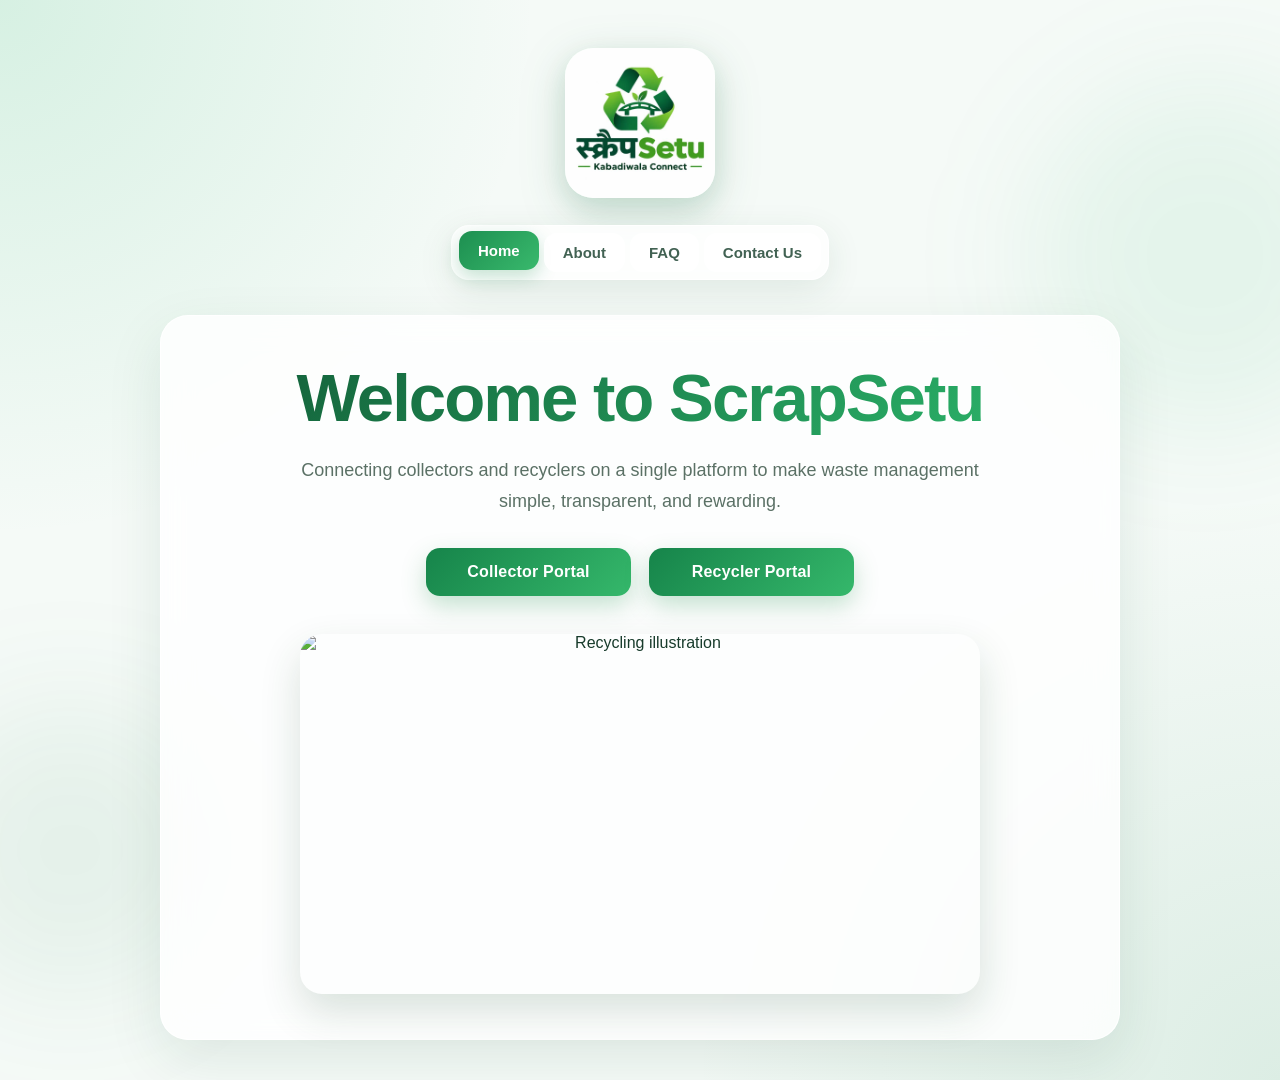
==== index.html @ b3e15a88 "Portal Design Changes" ====
<!DOCTYPE html>
<html lang="en">

<head>
    <meta charset="UTF-8">
    <meta name="viewport" content="width=device-width, initial-scale=1.0">
    <title>ScrapSetu – Portal Selector</title>

    <link rel="stylesheet" href="style.css">

    <style>
        /* ==============================
           SCRAPSETU PROFESSIONAL UI
        ============================== */

        * {
            margin: 0;
            padding: 0;
            box-sizing: border-box;
        }

        html {
            scroll-behavior: smooth;
        }

        body {
            min-height: 100vh;
            font-family: "Segoe UI", Arial, sans-serif;
            color: #173b2b;
            background:
                radial-gradient(
                    circle at top left,
                    rgba(55, 190, 120, 0.16),
                    transparent 32%
                ),
                radial-gradient(
                    circle at bottom right,
                    rgba(39, 145, 91, 0.12),
                    transparent 35%
                ),
                #f5faf7;
            overflow-x: hidden;
        }

        /* ==============================
           BACKGROUND GLOW
        ============================== */

        body::before {
            content: "";
            position: fixed;
            width: 350px;
            height: 350px;
            border-radius: 50%;
            background: rgba(46, 180, 105, 0.08);
            filter: blur(60px);
            top: 80px;
            right: -100px;
            z-index: -1;
        }

        body::after {
            content: "";
            position: fixed;
            width: 300px;
            height: 300px;
            border-radius: 50%;
            background: rgba(28, 124, 76, 0.07);
            filter: blur(60px);
            bottom: -100px;
            left: -80px;
            z-index: -1;
        }

        /* ==============================
           LOGO
        ============================== */

        .logo {
            display: block;
            width: 150px;
            height: 150px;
            object-fit: contain;
            margin: 28px auto 12px;
            border-radius: 28px;
            transition:
                transform 0.4s ease,
                filter 0.4s ease;
            filter:
                drop-shadow(
                    0 12px 22px rgba(20, 90, 52, 0.18)
                );
        }

        .logo:hover {
            transform: translateY(-5px) scale(1.03);
            filter:
                drop-shadow(
                    0 18px 28px rgba(20, 90, 52, 0.25)
                );
        }

        /* ==============================
           NAVIGATION
        ============================== */

        .tabs {
            width: fit-content;
            max-width: calc(100% - 30px);
            margin: 15px auto 35px;
            padding: 7px;
            display: flex;
            justify-content: center;
            align-items: center;
            gap: 5px;
            background: rgba(255, 255, 255, 0.78);
            backdrop-filter: blur(18px);
            -webkit-backdrop-filter: blur(18px);
            border: 1px solid rgba(255, 255, 255, 0.9);
            border-radius: 18px;
            box-shadow:
                0 10px 35px rgba(25, 80, 50, 0.10);
            position: sticky;
            top: 15px;
            z-index: 100;
        }

        .tabs a {
            position: relative;
            text-decoration: none;
            color: #426253;
            font-weight: 600;
            font-size: 15px;
            padding: 11px 19px;
            border-radius: 13px;
            transition:
                color 0.3s ease,
                background 0.3s ease,
                transform 0.2s ease;
            white-space: nowrap;
        }

        .tabs a:hover {
            color: #137442;
            background: rgba(36, 164, 91, 0.09);
            transform: translateY(-2px);
        }

        .tabs a:active {
            transform: scale(0.94);
        }

        .tabs a.active {
            color: white;
            background:
                linear-gradient(
                    135deg,
                    #1d8f50,
                    #39b96d
                );
            box-shadow:
                0 7px 18px rgba(31, 143, 79, 0.25);
        }

        /* ==============================
           MAIN CONTENT
        ============================== */

        .tab-content {
            width: min(1050px, calc(100% - 30px));
            margin: 0 auto 40px;
            padding: 45px;
            background: rgba(255, 255, 255, 0.82);
            backdrop-filter: blur(15px);
            -webkit-backdrop-filter: blur(15px);
            border: 1px solid rgba(255, 255, 255, 0.9);
            border-radius: 28px;
            box-shadow:
                0 20px 55px rgba(22, 82, 48, 0.10);
            display: none;
            animation: pageEnter 0.5s ease;
        }

        .tab-content.active {
            display: block;
        }

        @keyframes pageEnter {
            from {
                opacity: 0;
                transform: translateY(15px);
            }

            to {
                opacity: 1;
                transform: translateY(0);
            }
        }

        /* ==============================
           HERO
        ============================== */

        .hero {
            text-align: center;
        }

        .hero h1 {
            font-size: clamp(2.2rem, 6vw, 4.2rem);
            line-height: 1.1;
            margin-bottom: 20px;
            letter-spacing: -2px;
            background:
                linear-gradient(
                    135deg,
                    #125d38,
                    #2cb66b
                );
            -webkit-background-clip: text;
            -webkit-text-fill-color: transparent;
            background-clip: text;
        }

        .hero > p {
            max-width: 720px;
            margin: 0 auto 30px;
            color: #5b7166;
            font-size: 18px;
            line-height: 1.75;
        }

        /* ==============================
           PORTAL BUTTONS
        ============================== */

        .buttons {
            display: flex;
            justify-content: center;
            gap: 18px;
            flex-wrap: wrap;
            margin: 30px 0 38px;
        }

        .buttons a {
            position: relative;
            overflow: hidden;
            min-width: 205px;
            padding: 15px 25px;
            border-radius: 14px;
            text-decoration: none;
            color: white;
            font-size: 16px;
            font-weight: 700;
            letter-spacing: 0.2px;
            background:
                linear-gradient(
                    135deg,
                    #16844a,
                    #35b86b
                );
            box-shadow:
                0 10px 24px rgba(25, 137, 73, 0.25);
            transition:
                transform 0.25s ease,
                box-shadow 0.25s ease,
                filter 0.25s ease;
        }

        .buttons a::before {
            content: "";
            position: absolute;
            top: 0;
            left: -120%;
            width: 80%;
            height: 100%;
            background:
                linear-gradient(
                    100deg,
                    transparent,
                    rgba(255,255,255,0.35),
                    transparent
                );
            transform: skewX(-20deg);
            transition: left 0.6s ease;
        }

        .buttons a:hover {
            transform: translateY(-5px);
            box-shadow:
                0 16px 30px rgba(25, 137, 73, 0.32);
            filter: brightness(1.05);
        }

        .buttons a:hover::before {
            left: 140%;
        }

        .buttons a:active {
            transform: translateY(1px) scale(0.97);
            box-shadow:
                0 6px 14px rgba(25, 137, 73, 0.22);
        }

        /* ==============================
           HERO IMAGE
        ============================== */

        .hero > img {
            display: block;
            width: 100%;
            max-width: 680px;
            height: 360px;
            object-fit: cover;
            margin: 10px auto 0;
            border-radius: 22px !important;
            box-shadow:
                0 18px 40px rgba(21, 76, 45, 0.16) !important;
            transition:
                transform 0.45s ease,
                box-shadow 0.45s ease;
        }

        .hero > img:hover {
            transform: scale(1.015) translateY(-4px);
            box-shadow:
                0 25px 50px rgba(21, 76, 45, 0.21) !important;
        }

        /* ==============================
           HEADINGS
        ============================== */

        h2 {
            text-align: center;
            color: #165f3a;
            font-size: clamp(1.8rem, 4vw, 2.5rem);
            margin-bottom: 22px;
        }

        .about > p {
            max-width: 800px;
            margin: 0 auto 25px;
            text-align: center;
            color: #5d7167;
            line-height: 1.7;
            font-size: 16px;
        }

        /* ==============================
           ABOUT LIST
        ============================== */

        .about ul {
            list-style: none;
            max-width: 800px !important;
            margin: 25px auto 35px !important;
            padding: 0;
            display: grid;
            gap: 12px;
        }

        .about li {
            position: relative;
            padding: 16px 20px 16px 48px;
            background: #f5faf7;
            border: 1px solid #e0eee6;
            border-radius: 14px;
            color: #486357;
            line-height: 1.5;
            transition:
                transform 0.25s ease,
                box-shadow 0.25s ease,
                border-color 0.25s ease;
        }

        .about li::before {
            content: "✓";
            position: absolute;
            left: 17px;
            top: 50%;
            transform: translateY(-50%);
            width: 23px;
            height: 23px;
            display: flex;
            align-items: center;
            justify-content: center;
            border-radius: 50%;
            color: white;
            background: #2cad66;
            font-size: 13px;
            font-weight: bold;
        }

        .about li:hover {
            transform: translateX(5px);
            border-color: #a9d9bd;
            box-shadow:
                0 8px 20px rgba(27, 116, 65, 0.09);
        }

        /* ==============================
           ABOUT TAGLINE
        ============================== */

        .about-tagline {
            max-width: 800px;
            margin: 30px auto 45px;
            padding: 18px;
            text-align: center;
            color: #17623b;
            background: #eff9f2;
            border: 1px solid #d8eddf;
            border-radius: 15px;
            font-size: 18px;
        }

        /* ==============================
           TEAM SECTION
        ============================== */

        .team-intro {
            max-width: 800px;
            margin: 0 auto 30px;
            text-align: center;
            color: #5d7167;
            line-height: 1.7;
            font-size: 16px;
        }

        .team-grid {
            display: grid;
            grid-template-columns: repeat(3, 1fr);
            gap: 20px;
            max-width: 900px;
            margin: 25px auto 10px;
        }

        .team-card {
            padding: 25px 20px;
            text-align: center;
            background: #f7fbf8;
            border: 1px solid #dcece2;
            border-radius: 20px;
            box-shadow:
                0 8px 25px rgba(20, 75, 45, 0.07);
            transition:
                transform 0.3s ease,
                box-shadow 0.3s ease,
                border-color 0.3s ease;
        }

        .team-card:hover {
            transform: translateY(-8px);
            border-color: #acd9bd;
            box-shadow:
                0 16px 30px rgba(20, 75, 45, 0.13);
        }

        .team-avatar {
            width: 75px;
            height: 75px;
            margin: 0 auto 15px;
            display: flex;
            align-items: center;
            justify-content: center;
            border-radius: 50%;
            background:
                linear-gradient(
                    135deg,
                    #1d8f50,
                    #39b96d
                );
            color: white;
            font-size: 27px;
            font-weight: 700;
            box-shadow:
                0 8px 20px rgba(29, 143, 80, 0.22);
        }

        .team-card h3 {
            color: #165f3a;
            font-size: 20px;
            margin-bottom: 7px;
        }

        .team-role {
            color: #2b9a5b;
            font-weight: 600;
            font-size: 14px;
            margin-bottom: 10px;
        }

        .team-card p {
            color: #60756a;
            line-height: 1.5;
            font-size: 14px;
            margin-bottom: 15px;
        }

        .team-contact {
            display: flex;
            justify-content: center;
            gap: 8px;
            flex-wrap: wrap;
        }

        .team-contact a {
            display: inline-flex;
            align-items: center;
            gap: 5px;
            padding: 8px 11px;
            border-radius: 10px;
            background: white;
            border: 1px solid #dcebe2;
            color: #246b35;
            text-decoration: none;
            font-size: 13px;
            font-weight: 600;
            transition:
                transform 0.25s ease,
                background 0.25s ease,
                box-shadow 0.25s ease;
        }

        .team-contact a:hover {
            transform: translateY(-3px);
            background: #eff9f2;
            box-shadow:
                0 7px 15px rgba(20, 75, 45, 0.10);
        }

        /* ==============================
           IMAGE GRID
        ============================== */

        .grid {
            display: grid;
            grid-template-columns: repeat(3, 1fr);
            gap: 18px;
            margin-top: 30px;
        }

        .grid img {
            width: 100%;
            height: 230px;
            object-fit: cover;
            border-radius: 18px;
            box-shadow:
                0 10px 25px rgba(20, 70, 43, 0.12);
            transition:
                transform 0.4s ease,
                box-shadow 0.4s ease;
        }

        .grid img:hover {
            transform: translateY(-8px) scale(1.025);
            box-shadow:
                0 20px 35px rgba(20, 70, 43, 0.20);
        }

        /* ==============================
           FAQ
        ============================== */

        .faq ul {
            max-width: 800px;
            margin: 30px auto 0;
            padding: 0;
            list-style: none;
            display: grid;
            gap: 15px;
        }

        .faq li {
            padding: 21px 24px;
            background: #f7fbf8;
            border: 1px solid #dfede5;
            border-radius: 16px;
            color: #536a5e;
            line-height: 1.6;
            transition:
                transform 0.25s ease,
                background 0.25s ease,
                box-shadow 0.25s ease;
        }

        .faq li strong {
            display: block;
            margin-bottom: 7px;
            color: #17623b;
            font-size: 17px;
        }

        .faq li:hover {
            transform: translateY(-4px);
            background: white;
            box-shadow:
                0 12px 25px rgba(22, 89, 52, 0.10);
        }

        /* ==============================
           CONTACT
        ============================== */

        .contact {
            text-align: center;
        }

        .contact > p {
            color: #63766c;
            font-size: 17px;
            margin-bottom: 28px;
        }

        .social {
            display: flex;
            justify-content: center;
            gap: 15px;
        }

        .social a {
            width: 58px;
            height: 58px;
            display: flex;
            align-items: center;
            justify-content: center;
            text-decoration: none;
            font-size: 25px;
            border-radius: 17px;
            background: #f2f8f4;
            border: 1px solid #dcebe2;
            box-shadow:
                0 7px 18px rgba(20, 75, 45, 0.08);
            transition:
                transform 0.3s ease,
                background 0.3s ease,
                box-shadow 0.3s ease;
        }

        .social a:hover {
            transform: translateY(-7px) rotate(-3deg);
            background: white;
            box-shadow:
                0 14px 28px rgba(20, 75, 45, 0.16);
        }

        .social a:active {
            transform: scale(0.88);
        }

        /* ==============================
           MOBILE
        ============================== */

        @media (max-width: 700px) {

            .logo {
                width: 115px;
                height: 115px;
                margin-top: 20px;
            }

            .tabs {
                width: calc(100% - 20px);
                max-width: none;
                display: flex;
                flex-wrap: nowrap;
                overflow-x: auto;
                justify-content: space-between;
                align-items: center;
                gap: 2px;
                padding: 5px;
                margin-bottom: 22px;
                scrollbar-width: none;
                -webkit-overflow-scrolling: touch;
            }

            .tabs::-webkit-scrollbar {
                display: none;
            }

            .tabs a {
                flex: 0 0 auto;
                padding: 10px 12px;
                font-size: 13px;
                white-space: nowrap;
            }

            .tab-content {
                width: calc(100% - 20px);
                padding: 28px 20px;
                border-radius: 22px;
            }

            .hero h1 {
                letter-spacing: -1px;
            }

            .hero > p {
                font-size: 16px;
            }

            .buttons {
                flex-direction: column;
                align-items: stretch;
            }

            .buttons a {
                width: 100%;
            }

            .hero > img {
                height: 240px;
            }

            .grid {
                grid-template-columns: 1fr;
            }

            .grid img {
                height: 220px;
            }

            .about li {
                padding-right: 15px;
            }

            .team-grid {
                grid-template-columns: 1fr;
            }
        }

        /* ==============================
           VERY SMALL PHONES
        ============================== */

        @media (max-width: 380px) {

            .tabs {
                gap: 0;
                padding: 4px;
            }

            .tabs a {
                padding: 9px 9px;
                font-size: 12px;
            }

            .team-card {
                padding: 22px 15px;
            }
        }

        /* ==============================
           REDUCED MOTION
        ============================== */

        @media (prefers-reduced-motion: reduce) {

            *,
            *::before,
            *::after {
                scroll-behavior: auto !important;
                animation-duration: 0.01ms !important;
                transition-duration: 0.01ms !important;
            }
        }
    </style>

</head>

<body>

    <!-- LOGO -->

    <img
        src="scrap-setu-logo.jpeg"
        alt="ScrapSetu Logo"
        class="logo"
    >

    <!-- NAVIGATION -->

    <nav class="tabs">

        <a
            href="#"
            data-tab="home"
            class="active"
        >
            Home
        </a>

        <a
            href="#"
            data-tab="about"
        >
            About
        </a>

        <a
            href="#"
            data-tab="faq"
        >
            FAQ
        </a>

        <a
            href="#"
            data-tab="contact"
        >
            Contact Us
        </a>

    </nav>


    <!-- ==============================
         HOME
    ============================== -->

    <section
        id="home"
        class="tab-content active hero"
    >

        <h1>
            Welcome to ScrapSetu
        </h1>

        <p>
            Connecting collectors and recyclers on a single platform
            to make waste management simple, transparent, and rewarding.
        </p>

        <div class="buttons">

            <a href="Collector/index.html">
                Collector Portal
            </a>

            <a href="Recycler/index.html">
                Recycler Portal
            </a>

        </div>

        <img
            src="https://img.freepik.com/premium-vector/plastics-recycling-cycle-vector-illustration_1334819-8722.jpg?w=1480"
            alt="Recycling illustration"
        >

    </section>


    <!-- ==============================
         ABOUT
    ============================== -->

    <section
        id="about"
        class="tab-content about"
    >

        <h2>
            Who We Are
        </h2>

        <p>
            <strong>ScrapSetu</strong> is a digital platform that connects
            scrap collectors with recyclers, making the recycling process
            simpler, more transparent, and organized.
        </p>

        <p>
            We aim to create a digital bridge between people who collect
            recyclable materials and businesses that process and recycle them.
            ScrapSetu helps collectors find better opportunities while allowing
            recyclers to discover available scrap and manage their collection
            process efficiently.
        </p>

        <p>
            Our platform focuses on
            <strong>
                fair pricing, easy connections, digital tracking,
                and responsible waste management
            </strong>.
            We believe technology can make recycling more accessible while
            supporting the people who play an important role in keeping
            our communities cleaner.
        </p>


        <h2>
            Our Mission
        </h2>

        <p>
            Our mission is to build a smarter recycling ecosystem where
            <strong>
                collectors, recyclers, and recyclable materials
            </strong>
            are connected through one simple digital platform.
        </p>


        <h2>
            What We Do
        </h2>

        <ul>

            <li>
                <strong>Connect Collectors & Recyclers</strong>
                – Bringing both sides together on one platform.
            </li>

            <li>
                <strong>Support Fair Pricing</strong>
                – Helping users understand current scrap rates.
            </li>

            <li>
                <strong>Simplify Scrap Management</strong>
                – Making listings, pickups, and transactions easier.
            </li>

            <li>
                <strong>Enable Digital Tracking</strong>
                – Helping users track their activities and recycling impact.
            </li>

            <li>
                <strong>Promote Sustainable Recycling</strong>
                – Supporting a cleaner and more organized recycling ecosystem.
            </li>

        </ul>


        <div class="about-tagline">
            <strong>
                ♻️ ScrapSetu — Connecting Waste, Creating Value.
            </strong>
        </div>


        <!-- ==============================
     TEAM MEMBERS
============================== -->

<h2>
    Meet Our Team
</h2>

<p class="team-intro">
    ScrapSetu is developed by a dedicated team of students who bring
    together research, technology, design, testing, and project management
    to build a smarter and more sustainable recycling platform.
</p>

<div class="team-grid">

    <!-- MANSI AWASTHI -->

    <div class="team-card">

        <div class="team-avatar">
            MA
        </div>

        <h3>
            Mansi Awasthi
        </h3>

        <div class="team-role">
            Researcher & AI/ML
        </div>

        <p>
            Working on research and exploring AI/ML-based approaches
            to improve the capabilities of ScrapSetu.
        </p>

    </div>


    <!-- KARAN CHANDRA -->

    <div class="team-card">

        <div class="team-avatar">
            KC
        </div>

        <h3>
            Karan Chandra
        </h3>

        <div class="team-role">
            Backend Developer
        </div>

        <p>
            Responsible for backend development, API integration,
            database connectivity, and overall technical implementation.
        </p>

        <div class="team-contact">

            <a
                href="mailto:vsicskaranchandra@gmail.com"
                title="Email Karan"
            >
                📧 Email
            </a>

            <a
                href="https://www.linkedin.com/in/karan-chandra-050799351/"
                target="_blank"
                title="Karan's LinkedIn"
            >
                🔗 LinkedIn
            </a>

        </div>

    </div>


    <!-- MAHIMA YADAV -->

    <div class="team-card">

        <div class="team-avatar">
            MY
        </div>

        <h3>
            Mahima Yadav
        </h3>

        <div class="team-role">
            UI/UX & Design
        </div>

        <p>
            Designing the user interface and user experience to make
            ScrapSetu simple, attractive, and easy to use.
        </p>

    </div>


    <!-- MANSI SINGH YADAV -->

    <div class="team-card">

        <div class="team-avatar">
            MSY
        </div>

        <h3>
            Mansi Singh Yadav
        </h3>

        <div class="team-role">
            Research & Testing
        </div>

        <p>
            Contributing to research, testing, quality checking,
            and improving the overall functionality of the platform.
        </p>

    </div>


    <!-- MANAS SINGH JADAUN -->

    <div class="team-card">

        <div class="team-avatar">
            MSJ
        </div>

        <h3>
            Manas Singh Jadaun
        </h3>

        <div class="team-role">
            Project Manager
        </div>

        <p>
            Coordinating the team, managing project activities,
            and helping ensure the successful development of ScrapSetu.
        </p>

    </div>


    <!-- PRATAKSHYA UPADHYAYA -->

    <div class="team-card">

        <div class="team-avatar">
            PU
        </div>

        <h3>
            Pratakshya Upadhyaya
        </h3>

        <div class="team-role">
            Database Management
        </div>

        <p>
            Managing database structure, data organization,
            storage, and database-related operations of ScrapSetu.
        </p>

    </div>

</div>

    </section>


    <!-- ==============================
         FAQ
    ============================== -->

    <section
        id="faq"
        class="tab-content faq"
    >

        <h2>
            Frequently Asked Questions
        </h2>

        <ul>

            <li>
                <strong>
                    How do I sign up?
                </strong>

                Click the "Collector Portal" or "Recycler Portal"
                button on the Home tab and use the sign-up form.
            </li>

            <li>
                <strong>
                    Is there any cost?
                </strong>

                Registration is free. A small commission is taken
                on completed transactions.
            </li>

            <li>
                <strong>
                    What materials are accepted?
                </strong>

                Plastic, paper, metal such as iron, copper, aluminium,
                steel, and e-waste.
            </li>

            <li>
                <strong>
                    How is pricing determined?
                </strong>

                Prices are based on the scrap rates displayed
                on the platform.
            </li>

        </ul>

    </section>


    <!-- ==============================
         CONTACT
    ============================== -->

    <section
        id="contact"
        class="tab-content contact"
    >

        <h2>
            Contact Us
        </h2>

        <p>
            Reach out to us through our social channels or send us an email.
        </p>

        <div class="social">

            <a
                href="https://twitter.com/greekygrind"
                target="_blank"
                title="Twitter"
            >
                🐦
            </a>

            <a
                href="https://www.linkedin.com/in/karan-chandra-050799351/"
                target="_blank"
                title="LinkedIn"
            >
                🔗
            </a>

            <a
                href="mailto:vsicskaranchandra@gmail.com"
                title="Email"
            >
                ✉️
            </a>

        </div>

    </section>


    <!-- ==============================
         TAB SWITCHING
    ============================== -->

    <script>

        const tabs =
            document.querySelectorAll('.tabs a');

        const contents =
            document.querySelectorAll('.tab-content');

        tabs.forEach(tab => {

            tab.addEventListener('click', e => {

                e.preventDefault();

                const target =
                    tab.dataset.tab;

                /* Update active tab */

                tabs.forEach(t => {

                    t.classList.toggle(
                        'active',
                        t === tab
                    );

                });

                /* Show selected content */

                contents.forEach(c => {

                    c.classList.toggle(
                        'active',
                        c.id === target
                    );

                });

            });

        });

    </script>

</body>

</html>
---- style.css ----
/* Global Styles */
body {
    font-family: Arial, Helvetica, sans-serif;
    margin: 0;
    background: linear-gradient(135deg, #f3faf6, #eef7f2);
    display: flex;
    flex-direction: column;
    align-items: center;
    padding-top: 20px;
    min-height: 100vh;
}
.logo {
    width: 80px;
    height: 80px;
    display: flex;
    align-items: center;
    justify-content: center;
    border-radius: 24px;
    background: linear-gradient(135deg, #dff7e8, #edf9f1);
    font-size: 48px;
    box-shadow: 0 10px 25px rgba(25,135,84,0.10);
    margin-bottom: 10px;
}
/* Navigation Tabs */
.tabs {
    display: flex;
    gap: 15px;
    margin-bottom: 20px;
    flex-wrap: wrap;
    justify-content: center;
}
.tabs a {
    padding: 8px 16px;
    background: rgba(255,255,255,0.9);
    color: #198754;
    border-radius: 8px;
    text-decoration: none;
    font-weight: 600;
    cursor: pointer;
    transition: background 0.2s, transform 0.2s;
}
.tabs a.active,
.tabs a:hover {
    background: #e0f5ea;
    transform: translateY(-2px);
}
.tab-content {
    display: none;
    max-width: 960px;
    width: 100%;
    padding: 0 20px;
    box-sizing: border-box;
}
.tab-content.active { display: block; }
/* Section Boxes */
.hero, .about, .faq, .contact {
    background: rgba(255,255,255,0.95);
    padding: 30px 20px;
    border-radius: 28px;
    box-shadow: 0 25px 70px rgba(25,135,84,0.15);
    border: 1px solid #e5f0e9;
    margin-bottom: 30px;
    text-align: center;
    width: 100%;
    max-width: 960px;
    box-sizing: border-box;
}
.hero h1 { color: #198754; margin: 0 0 10px; }
.hero p { color: #555; margin: 0 0 20px; line-height: 1.5; }
.buttons { display: flex; justify-content: center; gap: 20px; margin-bottom: 30px; flex-wrap: wrap; }
.buttons a {
    display: inline-block;
    padding: 12px 24px;
    background: linear-gradient(135deg, #198754, #27a965);
    color: #fff;
    border-radius: 13px;
    text-decoration: none;
    font-weight: bold;
    transition: transform 0.2s, box-shadow 0.2s;
    box-shadow: 0 8px 20px rgba(25,135,84,0.20);
}
.buttons a:hover { transform: translateY(-3px); box-shadow: 0 12px 25px rgba(25,135,84,0.25); }
.about .grid { display: grid; grid-template-columns: repeat(auto-fit, minmax(260px, 1fr)); gap: 20px; margin-top: 20px; }
.about .grid img { width: 100%; height: auto; border-radius: 12px; transition: transform 0.3s; }
.about .grid img:hover { transform: scale(1.04); }
.faq ul { text-align: left; margin: 0 auto; max-width: 800px; padding-left: 20px; }
.faq li { margin-bottom: 12px; }
.contact .social { display: flex; justify-content: center; gap: 20px; margin-top: 15px; }
.contact .social a { font-size: 24px; color: #198754; text-decoration: none; transition: transform 0.2s; }
.contact .social a:hover { transform: scale(1.2); }
/* Responsive Adjustments */
@media (max-width: 600px) {
    body { padding: 15px 10px; overflow-x: hidden; }
    .logo { width: 65px; height: 65px; font-size: 38px; margin-bottom: 12px; }
    .tabs a { padding: 10px 12px; font-size: 14px; border-radius: 10px; }
    .hero h1 { font-size: 26px; line-height: 1.2; }
    .hero p { font-size: 15px; line-height: 1.6; }
    .buttons { flex-direction: column; width: 100%; }
    .buttons a { width: 100%; box-sizing: border-box; padding: 14px 18px; font-size: 16px; }
    .about .grid { grid-template-columns: 1fr; gap: 15px; }
    .about .grid img { border-radius: 10px; }
    .contact .social a { font-size: 26px; }
}
@media (max-width: 380px) {
    .hero h1 { font-size: 23px; }
    .hero p { font-size: 14px; }
    .tabs a { padding: 8px 10px; font-size: 13px; }
    .hero, .about, .faq, .contact { padding: 18px 12px; }
}
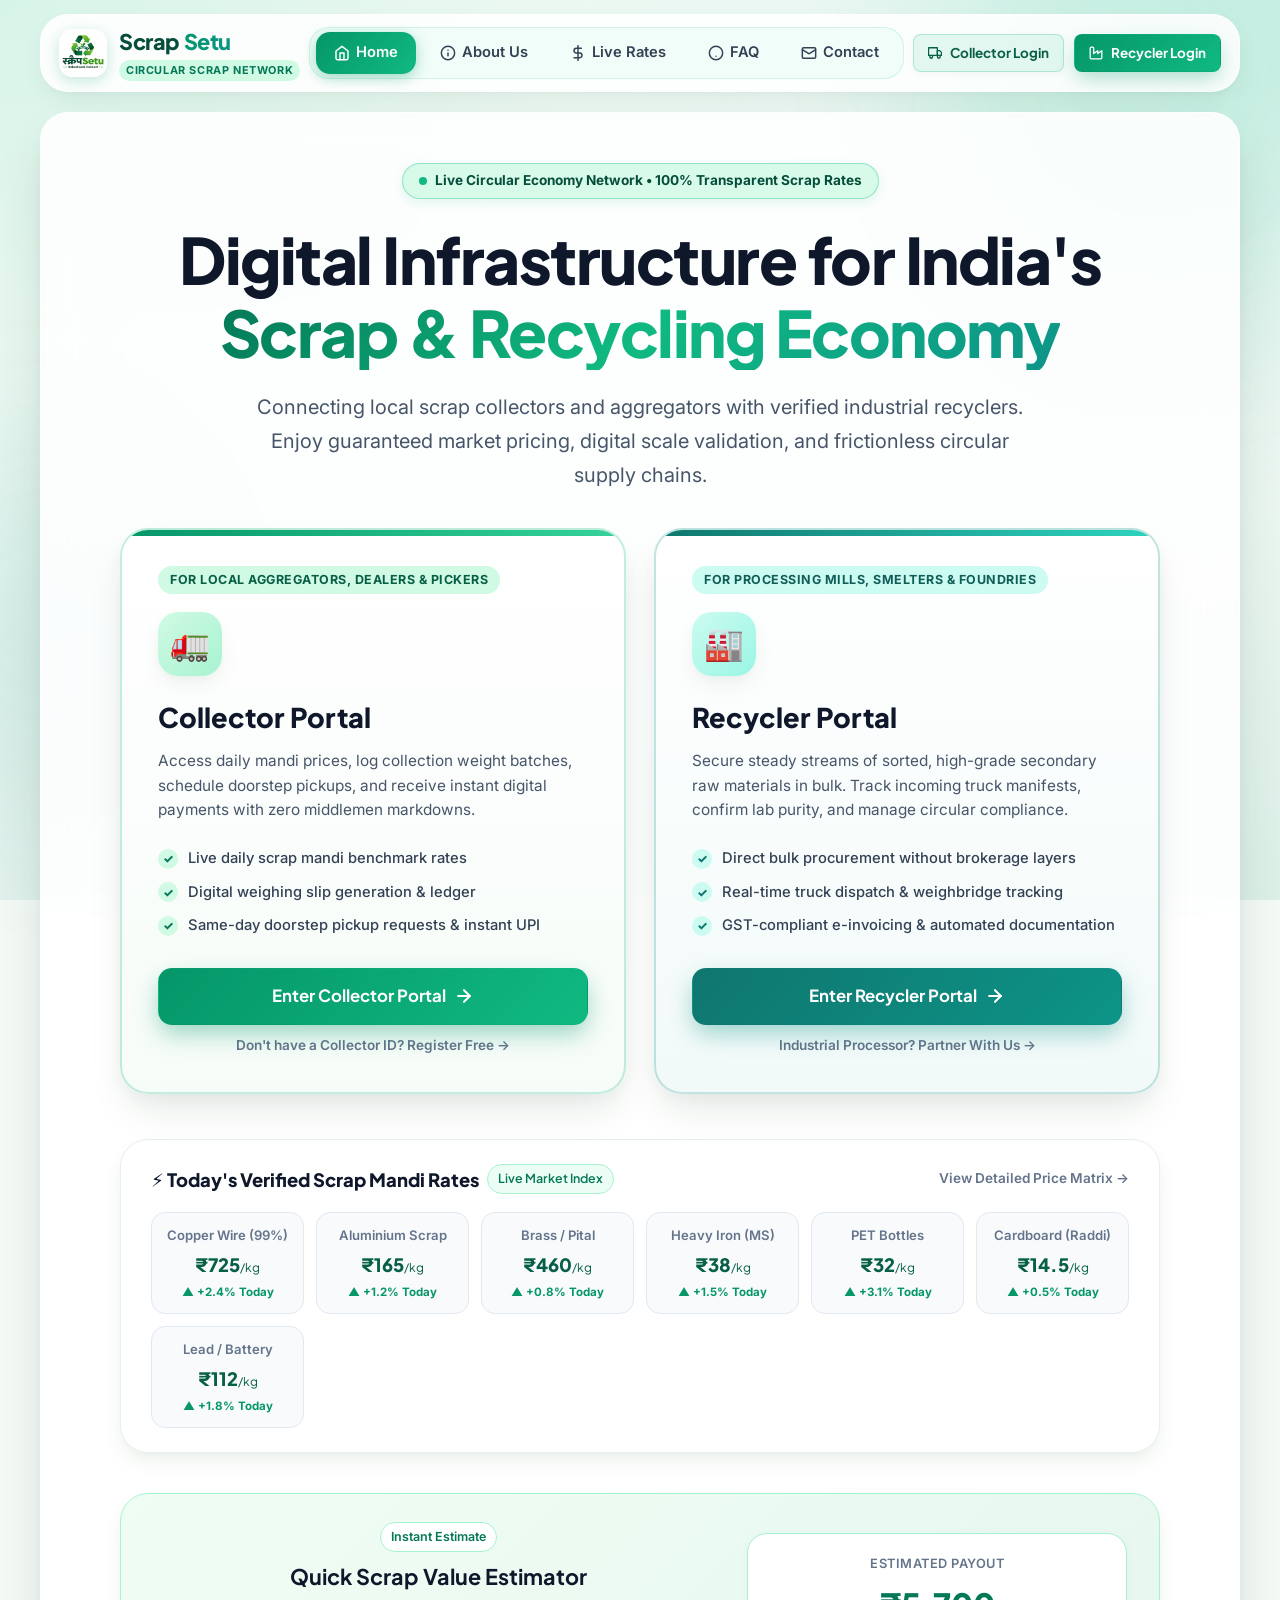
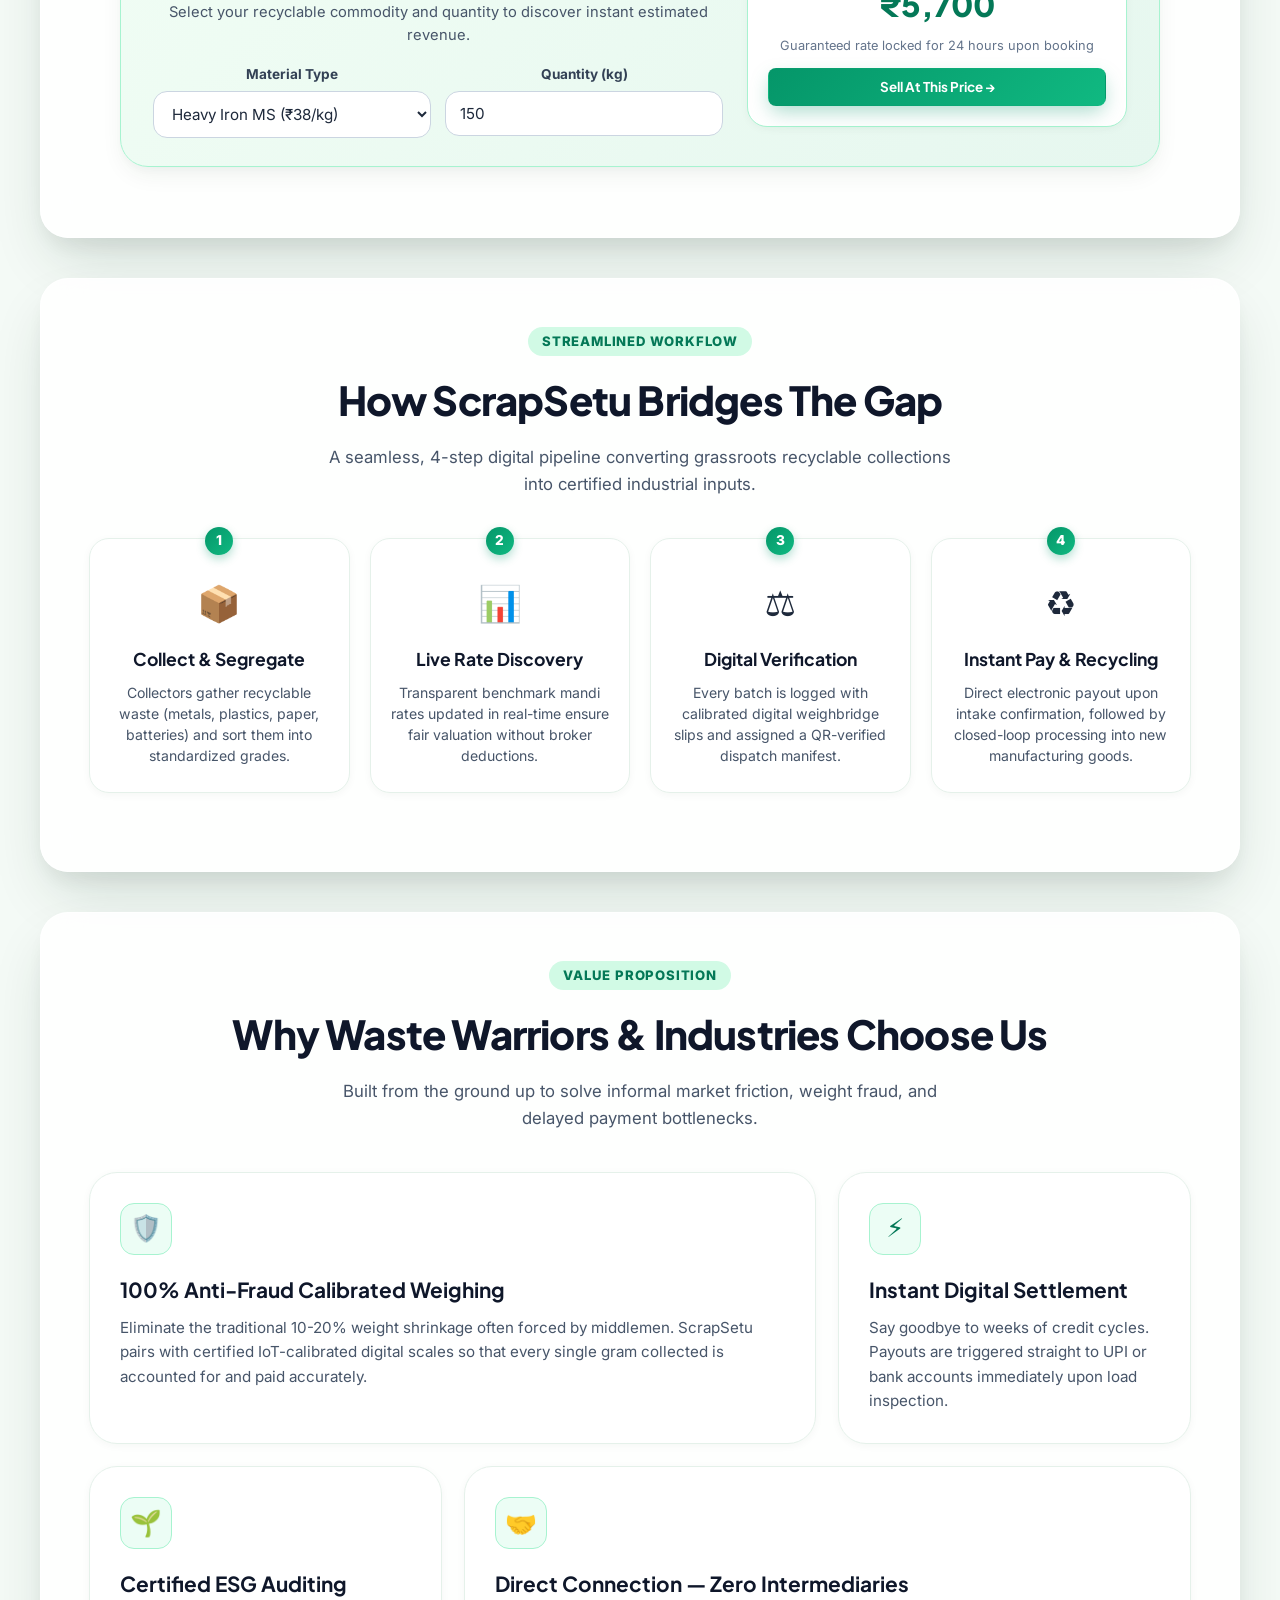
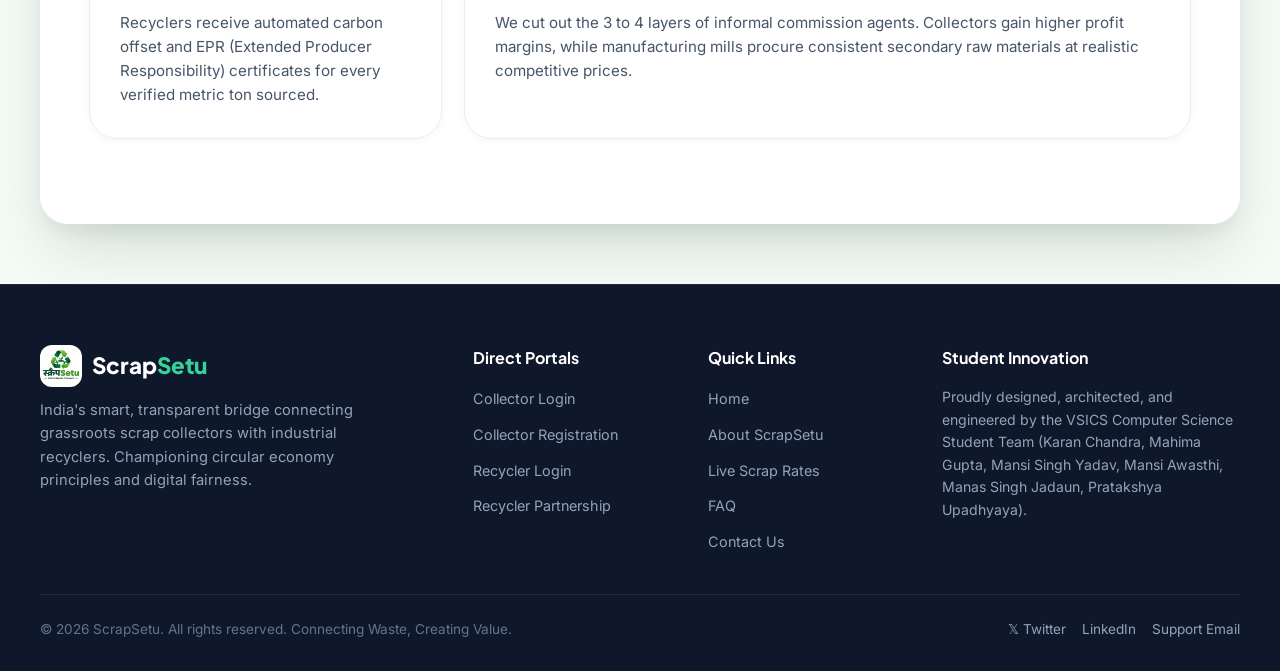
==== commit b6282962: "Making More Proffesional" ====
--- a/index.html
+++ b/index.html
@@ -4,1283 +4,1021 @@
 <head>
     <meta charset="UTF-8">
     <meta name="viewport" content="width=device-width, initial-scale=1.0">
-    <title>ScrapSetu – Portal Selector</title>
-
+    <title>ScrapSetu – Digital Scrap & Circular Recycling Network</title>
+    <meta name="description" content="ScrapSetu connects scrap collectors and industrial recyclers on a single transparent digital platform for fair pricing, verified weighing, and circular waste management.">
+
+    <!-- Fonts -->
+    <link rel="preconnect" href="https://fonts.googleapis.com">
+    <link rel="preconnect" href="https://fonts.gstatic.com" crossorigin>
+    <link href="https://fonts.googleapis.com/css2?family=Plus+Jakarta+Sans:wght@400;500;600;700;800&family=Inter:wght@400;500;600;700&display=swap" rel="stylesheet">
+
+    <!-- Stylesheet -->
     <link rel="stylesheet" href="style.css">
-
-    <style>
-        /* ==============================
-           SCRAPSETU PROFESSIONAL UI
-        ============================== */
-
-        * {
-            margin: 0;
-            padding: 0;
-            box-sizing: border-box;
+    <link rel="icon" type="image/jpeg" href="scrap-setu-logo.jpeg">
+</head>
+
+<body>
+
+    <!-- Ambient Glow Effects -->
+    <div class="bg-ambient-blob blob-1"></div>
+    <div class="bg-ambient-blob blob-2"></div>
+
+    <!-- ==============================
+         STICKY TOP NAVBAR
+    ============================== -->
+    <header class="site-header">
+        <nav class="navbar" aria-label="Main Navigation">
+            <!-- Brand Identity -->
+            <a href="#" class="brand-link" data-tab="home" title="ScrapSetu Home">
+                <img src="scrap-setu-logo.jpeg" alt="ScrapSetu Logo" class="brand-logo-img">
+                <div class="brand-text">
+                    <span class="brand-name">Scrap<span class="accent">Setu</span></span>
+                    <span class="brand-badge">Circular Scrap Network</span>
+                </div>
+            </a>
+
+            <!-- Navigation Tabs -->
+            <div class="nav-tabs" id="navTabs" role="tablist">
+                <a href="#home" class="active" data-tab="home" role="tab" aria-selected="true">
+                    <svg width="16" height="16" viewBox="0 0 24 24" fill="none" stroke="currentColor" stroke-width="2.2" stroke-linecap="round" stroke-linejoin="round"><path d="m3 9 9-7 9 7v11a2 2 0 0 1-2 2H5a2 2 0 0 1-2-2z"/><polyline points="9 22 9 12 15 12 15 22"/></svg>
+                    Home
+                </a>
+                <a href="#about" data-tab="about" role="tab" aria-selected="false">
+                    <svg width="16" height="16" viewBox="0 0 24 24" fill="none" stroke="currentColor" stroke-width="2.2" stroke-linecap="round" stroke-linejoin="round"><circle cx="12" cy="12" r="10"/><path d="M12 16v-4"/><path d="M12 8h.01"/></svg>
+                    About Us
+                </a>
+                <a href="#rates" data-tab="rates" role="tab" aria-selected="false">
+                    <svg width="16" height="16" viewBox="0 0 24 24" fill="none" stroke="currentColor" stroke-width="2.2" stroke-linecap="round" stroke-linejoin="round"><line x1="12" y1="1" x2="12" y2="23"/><path d="M17 5H9.5a3.5 3.5 0 0 0 0 7h5a3.5 3.5 0 0 1 0 7H6"/></svg>
+                    Live Rates
+                </a>
+                <a href="#faq" data-tab="faq" role="tab" aria-selected="false">
+                    <svg width="16" height="16" viewBox="0 0 24 24" fill="none" stroke="currentColor" stroke-width="2.2" stroke-linecap="round" stroke-linejoin="round"><circle cx="12" cy="12" r="10"/><path d="9.09 9a3 3 0 0 1 5.83 1c0 2-3 3-3 3"/><line x1="12" y1="17" x2="12.01" y2="17"/></svg>
+                    FAQ
+                </a>
+                <a href="#contact" data-tab="contact" role="tab" aria-selected="false">
+                    <svg width="16" height="16" viewBox="0 0 24 24" fill="none" stroke="currentColor" stroke-width="2.2" stroke-linecap="round" stroke-linejoin="round"><rect width="20" height="16" x="2" y="4" rx="2"/><path d="m22 7-8.97 5.7a1.94 1.94 0 0 1-2.06 0L2 7"/></svg>
+                    Contact
+                </a>
+            </div>
+
+            <!-- Header Quick Actions -->
+            <div class="nav-actions">
+                <a href="Collector/index.html" class="btn btn-sm btn-ghost-green" title="Open Collector Portal">
+                    <svg width="14" height="14" viewBox="0 0 24 24" fill="none" stroke="currentColor" stroke-width="2.2" stroke-linecap="round" stroke-linejoin="round"><rect x="1" y="3" width="15" height="13"/><polygon points="16 8 20 8 23 11 23 16 16 16 16 8"/><circle cx="5.5" cy="18.5" r="2.5"/><circle cx="18.5" cy="18.5" r="2.5"/></svg>
+                    Collector Login
+                </a>
+                <a href="Recycler/index.html" class="btn btn-sm btn-primary" title="Open Recycler Portal">
+                    <svg width="14" height="14" viewBox="0 0 24 24" fill="none" stroke="currentColor" stroke-width="2.2" stroke-linecap="round" stroke-linejoin="round"><path d="M2 20a2 2 0 0 0 2 2h16a2 2 0 0 0 2-2V8l-7 5V8l-7 5V4a2 2 0 0 0-2-2H4a2 2 0 0 0-2 2Z"/></svg>
+                    Recycler Login
+                </a>
+                <!-- Mobile Menu Hamburger -->
+                <button class="mobile-toggle" id="mobileToggle" aria-label="Toggle navigation menu">
+                    <svg width="24" height="24" viewBox="0 0 24 24" fill="none" stroke="currentColor" stroke-width="2.2" stroke-linecap="round" stroke-linejoin="round"><line x1="4" x2="20" y1="12" y2="12"/><line x1="4" x2="20" y1="6" y2="6"/><line x1="4" x2="20" y1="18" y2="18"/></svg>
+                </button>
+            </div>
+        </nav>
+    </header>
+
+
+    <!-- ==============================
+         TAB 1: HOME SECTION
+    ============================== -->
+    <main class="container">
+        <section id="home" class="tab-content active hero-section" role="tabpanel">
+
+            <!-- Hero Headline & Value Statement -->
+            <div class="glass-panel hero-wrapper">
+                <div class="live-network-badge">
+                    <span class="pulse-dot"></span>
+                    <span>Live Circular Economy Network • 100% Transparent Scrap Rates</span>
+                </div>
+
+                <h1 class="hero-title">
+                    Digital Infrastructure for India's <br>
+                    <span class="gradient-text">Scrap & Recycling Economy</span>
+                </h1>
+
+                <p class="hero-subtitle">
+                    Connecting local scrap collectors and aggregators with verified industrial recyclers.
+                    Enjoy guaranteed market pricing, digital scale validation, and frictionless circular supply chains.
+                </p>
+
+                <!-- ==============================
+                     THE TWO MAIN PORTALS (CORE CTAs)
+                ============================== -->
+                <div class="portals-grid">
+
+                    <!-- PORTAL 1: COLLECTOR -->
+                    <div class="portal-card portal-card-collector">
+                        <div>
+                            <span class="portal-card-badge badge-collector">For Local Aggregators, Dealers & Pickers</span>
+                            <div class="portal-header-icon icon-collector">
+                                🚛
+                            </div>
+                            <h2 class="portal-card-title">Collector Portal</h2>
+                            <p class="portal-card-desc">
+                                Access daily mandi prices, log collection weight batches, schedule doorstep pickups, and receive instant digital payments with zero middlemen markdowns.
+                            </p>
+
+                            <ul class="portal-checklist">
+                                <li>
+                                    <span class="check-icon check-collector">✓</span>
+                                    <span>Live daily scrap mandi benchmark rates</span>
+                                </li>
+                                <li>
+                                    <span class="check-icon check-collector">✓</span>
+                                    <span>Digital weighing slip generation & ledger</span>
+                                </li>
+                                <li>
+                                    <span class="check-icon check-collector">✓</span>
+                                    <span>Same-day doorstep pickup requests & instant UPI</span>
+                                </li>
+                            </ul>
+                        </div>
+
+                        <div class="portal-btn-group">
+                            <a href="Collector/index.html" class="btn btn-portal-collector btn-shimmer" id="btnCollectorPortal">
+                                <span>Enter Collector Portal</span>
+                                <svg width="20" height="20" viewBox="0 0 24 24" fill="none" stroke="currentColor" stroke-width="2.5" stroke-linecap="round" stroke-linejoin="round"><line x1="5" y1="12" x2="19" y2="12"/><polyline points="12 5 19 12 12 19"/></svg>
+                            </a>
+                            <a href="Collector/signup.html" class="portal-sublink">
+                                Don't have a Collector ID? Register Free &rarr;
+                            </a>
+                        </div>
+                    </div>
+
+                    <!-- PORTAL 2: RECYCLER -->
+                    <div class="portal-card portal-card-recycler">
+                        <div>
+                            <span class="portal-card-badge badge-recycler">For Processing Mills, Smelters & Foundries</span>
+                            <div class="portal-header-icon icon-recycler">
+                                🏭
+                            </div>
+                            <h2 class="portal-card-title">Recycler Portal</h2>
+                            <p class="portal-card-desc">
+                                Secure steady streams of sorted, high-grade secondary raw materials in bulk. Track incoming truck manifests, confirm lab purity, and manage circular compliance.
+                            </p>
+
+                            <ul class="portal-checklist">
+                                <li>
+                                    <span class="check-icon check-recycler">✓</span>
+                                    <span>Direct bulk procurement without brokerage layers</span>
+                                </li>
+                                <li>
+                                    <span class="check-icon check-recycler">✓</span>
+                                    <span>Real-time truck dispatch & weighbridge tracking</span>
+                                </li>
+                                <li>
+                                    <span class="check-icon check-recycler">✓</span>
+                                    <span>GST-compliant e-invoicing & automated documentation</span>
+                                </li>
+                            </ul>
+                        </div>
+
+                        <div class="portal-btn-group">
+                            <a href="Recycler/index.html" class="btn btn-portal-recycler btn-shimmer" id="btnRecyclerPortal">
+                                <span>Enter Recycler Portal</span>
+                                <svg width="20" height="20" viewBox="0 0 24 24" fill="none" stroke="currentColor" stroke-width="2.5" stroke-linecap="round" stroke-linejoin="round"><line x1="5" y1="12" x2="19" y2="12"/><polyline points="12 5 19 12 12 19"/></svg>
+                            </a>
+                            <a href="Recycler/signup.html" class="portal-sublink">
+                                Industrial Processor? Partner With Us &rarr;
+                            </a>
+                        </div>
+                    </div>
+
+                </div>
+
+                <!-- LIVE RATES TICKER STRIP -->
+                <div class="rates-strip">
+                    <div class="rates-header">
+                        <div class="rates-title">
+                            <span>⚡ Today's Verified Scrap Mandi Rates</span>
+                            <span class="rates-tag">Live Market Index</span>
+                        </div>
+                        <a href="#rates" data-tab="rates" class="portal-sublink" style="text-decoration: none; font-size: 0.85rem;">
+                            View Detailed Price Matrix &rarr;
+                        </a>
+                    </div>
+
+                    <div class="rates-carousel">
+                        <div class="rate-chip">
+                            <div class="material">Copper Wire (99%)</div>
+                            <div class="price">₹725<span style="font-size: 0.75rem; font-weight: normal;">/kg</span></div>
+                            <div class="trend">▲ +2.4% Today</div>
+                        </div>
+                        <div class="rate-chip">
+                            <div class="material">Aluminium Scrap</div>
+                            <div class="price">₹165<span style="font-size: 0.75rem; font-weight: normal;">/kg</span></div>
+                            <div class="trend">▲ +1.2% Today</div>
+                        </div>
+                        <div class="rate-chip">
+                            <div class="material">Brass / Pital</div>
+                            <div class="price">₹460<span style="font-size: 0.75rem; font-weight: normal;">/kg</span></div>
+                            <div class="trend">▲ +0.8% Today</div>
+                        </div>
+                        <div class="rate-chip">
+                            <div class="material">Heavy Iron (MS)</div>
+                            <div class="price">₹38<span style="font-size: 0.75rem; font-weight: normal;">/kg</span></div>
+                            <div class="trend">▲ +1.5% Today</div>
+                        </div>
+                        <div class="rate-chip">
+                            <div class="material">PET Bottles</div>
+                            <div class="price">₹32<span style="font-size: 0.75rem; font-weight: normal;">/kg</span></div>
+                            <div class="trend">▲ +3.1% Today</div>
+                        </div>
+                        <div class="rate-chip">
+                            <div class="material">Cardboard (Raddi)</div>
+                            <div class="price">₹14.5<span style="font-size: 0.75rem; font-weight: normal;">/kg</span></div>
+                            <div class="trend">▲ +0.5% Today</div>
+                        </div>
+                        <div class="rate-chip">
+                            <div class="material">Lead / Battery</div>
+                            <div class="price">₹112<span style="font-size: 0.75rem; font-weight: normal;">/kg</span></div>
+                            <div class="trend">▲ +1.8% Today</div>
+                        </div>
+                    </div>
+                </div>
+
+                <!-- INTERACTIVE SCRAP VALUE CALCULATOR -->
+                <div class="calculator-card">
+                    <div class="calc-grid">
+                        <div>
+                            <span class="rates-tag" style="background:#ffffff; margin-bottom:8px; display:inline-block;">Instant Estimate</span>
+                            <h3 style="font-family: var(--font-heading); font-size: 1.35rem; color: var(--slate-900); margin-bottom: 6px;">
+                                Quick Scrap Value Estimator
+                            </h3>
+                            <p style="font-size: 0.92rem; color: var(--slate-600); margin-bottom: 16px;">
+                                Select your recyclable commodity and quantity to discover instant estimated revenue.
+                            </p>
+
+                            <div class="calc-inputs">
+                                <div class="calc-field">
+                                    <label for="calcMaterial">Material Type</label>
+                                    <select id="calcMaterial">
+                                        <option value="725">Copper Wire (₹725/kg)</option>
+                                        <option value="165">Aluminium Scrap (₹165/kg)</option>
+                                        <option value="460">Brass / Pital (₹460/kg)</option>
+                                        <option value="38" selected>Heavy Iron MS (₹38/kg)</option>
+                                        <option value="32">PET Plastic Bottles (₹32/kg)</option>
+                                        <option value="14.5">Cardboard / Paper (₹14.5/kg)</option>
+                                        <option value="112">Lead / Inverter Battery (₹112/kg)</option>
+                                    </select>
+                                </div>
+                                <div class="calc-field">
+                                    <label for="calcWeight">Quantity (kg)</label>
+                                    <input type="number" id="calcWeight" value="150" min="1" max="100000">
+                                </div>
+                            </div>
+                        </div>
+
+                        <div class="calc-result-box">
+                            <div class="calc-result-label">Estimated Payout</div>
+                            <div class="calc-result-value" id="calcResultDisplay">₹5,700</div>
+                            <p style="font-size: 0.8rem; color: var(--slate-500); margin-top: 6px; margin-bottom: 12px;">
+                                Guaranteed rate locked for 24 hours upon booking
+                            </p>
+                            <a href="Collector/index.html" class="btn btn-sm btn-primary" style="width: 100%;">
+                                Sell At This Price &rarr;
+                            </a>
+                        </div>
+                    </div>
+                </div>
+
+            </div>
+
+
+            <!-- ==============================
+                 HOW IT WORKS (4 STEPS)
+            ============================== -->
+            <div class="glass-panel">
+                <div class="section-header">
+                    <span class="section-tag">Streamlined Workflow</span>
+                    <h2 class="section-title">How ScrapSetu Bridges The Gap</h2>
+                    <p class="section-desc">
+                        A seamless, 4-step digital pipeline converting grassroots recyclable collections into certified industrial inputs.
+                    </p>
+                </div>
+
+                <div class="steps-grid">
+                    <div class="step-card">
+                        <div class="step-number">1</div>
+                        <div class="step-icon">📦</div>
+                        <h3>Collect & Segregate</h3>
+                        <p>Collectors gather recyclable waste (metals, plastics, paper, batteries) and sort them into standardized grades.</p>
+                    </div>
+
+                    <div class="step-card">
+                        <div class="step-number">2</div>
+                        <div class="step-icon">📊</div>
+                        <h3>Live Rate Discovery</h3>
+                        <p>Transparent benchmark mandi rates updated in real-time ensure fair valuation without broker deductions.</p>
+                    </div>
+
+                    <div class="step-card">
+                        <div class="step-number">3</div>
+                        <div class="step-icon">⚖️</div>
+                        <h3>Digital Verification</h3>
+                        <p>Every batch is logged with calibrated digital weighbridge slips and assigned a QR-verified dispatch manifest.</p>
+                    </div>
+
+                    <div class="step-card">
+                        <div class="step-number">4</div>
+                        <div class="step-icon">♻️</div>
+                        <h3>Instant Pay & Recycling</h3>
+                        <p>Direct electronic payout upon intake confirmation, followed by closed-loop processing into new manufacturing goods.</p>
+                    </div>
+                </div>
+            </div>
+
+
+            <!-- ==============================
+                 WHY SCRAPSETU BENTO GRID
+            ============================== -->
+            <div class="glass-panel">
+                <div class="section-header">
+                    <span class="section-tag">Value Proposition</span>
+                    <h2 class="section-title">Why Waste Warriors & Industries Choose Us</h2>
+                    <p class="section-desc">
+                        Built from the ground up to solve informal market friction, weight fraud, and delayed payment bottlenecks.
+                    </p>
+                </div>
+
+                <div class="bento-grid">
+                    <div class="bento-card bento-card-large">
+                        <div class="bento-icon-box">🛡️</div>
+                        <h3>100% Anti-Fraud Calibrated Weighing</h3>
+                        <p>
+                            Eliminate the traditional 10-20% weight shrinkage often forced by middlemen. ScrapSetu pairs with certified IoT-calibrated digital scales so that every single gram collected is accounted for and paid accurately.
+                        </p>
+                    </div>
+
+                    <div class="bento-card">
+                        <div class="bento-icon-box">⚡</div>
+                        <h3>Instant Digital Settlement</h3>
+                        <p>
+                            Say goodbye to weeks of credit cycles. Payouts are triggered straight to UPI or bank accounts immediately upon load inspection.
+                        </p>
+                    </div>
+
+                    <div class="bento-card">
+                        <div class="bento-icon-box">🌱</div>
+                        <h3>Certified ESG Auditing</h3>
+                        <p>
+                            Recyclers receive automated carbon offset and EPR (Extended Producer Responsibility) certificates for every verified metric ton sourced.
+                        </p>
+                    </div>
+
+                    <div class="bento-card bento-card-large">
+                        <div class="bento-icon-box">🤝</div>
+                        <h3>Direct Connection — Zero Intermediaries</h3>
+                        <p>
+                            We cut out the 3 to 4 layers of informal commission agents. Collectors gain higher profit margins, while manufacturing mills procure consistent secondary raw materials at realistic competitive prices.
+                        </p>
+                    </div>
+                </div>
+            </div>
+
+        </section>
+
+
+        <!-- ==============================
+             TAB 2: ABOUT US & TEAM SECTION
+        ============================== -->
+        <section id="about" class="tab-content" role="tabpanel">
+            <div class="glass-panel">
+
+                <div class="about-hero-grid">
+                    <div class="about-text">
+                        <span class="section-tag">About ScrapSetu</span>
+                        <h2>Building India's Smartest Circular Waste Highway</h2>
+                        <p>
+                            <strong>ScrapSetu</strong> is a transformative digital ecosystem created to bridge the deep chasm between grassroots scrap collectors and modern industrial processing units.
+                        </p>
+                        <p>
+                            For decades, India's waste management and scrap trading sector has remained heavily fragmented, opaque, and controlled by informal middlemen. ScrapSetu equips informal waste workers with technological dignity, fair real-time rates, and structured access to institutional buyers.
+                        </p>
+                    </div>
+
+                    <div class="stats-grid">
+                        <div class="stat-box">
+                            <div class="stat-number">15,000+</div>
+                            <div class="stat-label">Kilograms Recycled</div>
+                        </div>
+                        <div class="stat-box">
+                            <div class="stat-number">99.8%</div>
+                            <div class="stat-label">Weighing Accuracy</div>
+                        </div>
+                        <div class="stat-box">
+                            <div class="stat-number">450+</div>
+                            <div class="stat-label">Active Collectors</div>
+                        </div>
+                        <div class="stat-box">
+                            <div class="stat-number">100%</div>
+                            <div class="stat-label">Digital Settlement</div>
+                        </div>
+                    </div>
+                </div>
+
+                <!-- Mission Banner -->
+                <div class="mission-banner">
+                    <h3>Our Mission</h3>
+                    <p>
+                        "To organize, modernize, and dignify India's scrap collection network through digital rate discovery, verified weight transparency, and zero-brokerage recycling connectivity."
+                    </p>
+                </div>
+
+
+                <!-- ==============================
+                     STUDENT INNOVATION TEAM
+                ============================== -->
+                <div class="section-header" style="margin-top: 50px;">
+                    <span class="section-tag">Student Innovators</span>
+                    <h2 class="section-title">Meet The ScrapSetu Engineering Team</h2>
+                    <p class="section-desc">
+                        Developed by passionate technologists combining full-stack engineering, AI/ML research, testing, and database architecture to build sustainable circular technology.
+                    </p>
+                </div>
+
+                <div class="team-grid">
+
+                    <!-- KARAN CHANDRA -->
+                    <div class="team-card">
+                        <div class="team-avatar">KC</div>
+                        <h3>Karan Chandra</h3>
+                        <span class="team-role">Backend & Core Architecture</span>
+                        <p class="team-bio">
+                            Spearheads backend microservices, REST API integration, cloud database connectivity, and technical pipeline architecture.
+                        </p>
+                        <div class="team-socials">
+                            <a href="mailto:vsicskaranchandra@gmail.com" class="team-btn-link" title="Email Karan">
+                                ✉️ Email
+                            </a>
+                            <a href="https://www.linkedin.com/in/karan-chandra-050799351/" target="_blank" rel="noopener noreferrer" class="team-btn-link" title="LinkedIn">
+                                🔗 LinkedIn
+                            </a>
+                            <a href="https://x.com/greekygrind" target="_blank" rel="noopener noreferrer" class="team-btn-link" title="Twitter / X">
+                                𝕏 Twitter
+                            </a>
+                        </div>
+                    </div>
+
+                    <!-- MAHIMA GUPTA -->
+                    <div class="team-card">
+                        <div class="team-avatar">MG</div>
+                        <h3>Mahima Gupta</h3>
+                        <span class="team-role">Frontend & UX Engineering</span>
+                        <p class="team-bio">
+                            Crafts intuitive user experiences, accessibility standards, and responsive portal interfaces for collectors and recyclers alike.
+                        </p>
+                        <div class="team-socials">
+                            <a href="mailto:vsics.mahimagupta0108@gmail.com" class="team-btn-link" title="Email Mahima">
+                                ✉️ Email
+                            </a>
+                            <a href="https://www.linkedin.com/in/mahima-gupta-a4b51043a/" target="_blank" rel="noopener noreferrer" class="team-btn-link" title="LinkedIn">
+                                🔗 LinkedIn
+                            </a>
+                        </div>
+                    </div>
+
+                    <!-- MANSI SINGH YADAV -->
+                    <div class="team-card">
+                        <div class="team-avatar">MSY</div>
+                        <h3>Mansi Singh Yadav</h3>
+                        <span class="team-role">Quality & System Testing</span>
+                        <p class="team-bio">
+                            Drives user acceptance testing, quality verification, stress-testing workflows, and edge-case resolution across all user journeys.
+                        </p>
+                        <div class="team-socials">
+                            <a href="mailto:vsics.mansiyadav.771@gmail.com" class="team-btn-link" title="Email Mansi">
+                                ✉️ Email
+                            </a>
+                            <a href="https://www.linkedin.com/in/mansi-singh-yadav-6bb95743a?utm_source=share_via&utm_content=profile&utm_medium=member_android" target="_blank" rel="noopener noreferrer" class="team-btn-link" title="LinkedIn">
+                                🔗 LinkedIn
+                            </a>
+                        </div>
+                    </div>
+
+                    <!-- MANSI AWASTHI -->
+                    <div class="team-card">
+                        <div class="team-avatar">MA</div>
+                        <h3>Mansi Awasthi</h3>
+                        <span class="team-role">AI / ML & Rate Prediction</span>
+                        <p class="team-bio">
+                            Researches intelligent scrap categorization models, price forecasting algorithms, and machine-learning driven waste matching.
+                        </p>
+                        <div class="team-socials">
+                            <a href="mailto:mansiiawasthii001@gmail.com" class="team-btn-link" title="Email Mansi">
+                                ✉️ Email
+                            </a>
+                            <a href="https://www.linkedin.com/in/mansi-awasthi-16586a409?utm_source=share_via&utm_content=profile&utm_medium=member_android" target="_blank" rel="noopener noreferrer" class="team-btn-link" title="LinkedIn">
+                                🔗 LinkedIn
+                            </a>
+                        </div>
+                    </div>
+
+                    <!-- MANAS SINGH JADAUN -->
+                    <div class="team-card">
+                        <div class="team-avatar">MSJ</div>
+                        <h3>Manas Singh Jadaun</h3>
+                        <span class="team-role">Product & Project Lead</span>
+                        <p class="team-bio">
+                            Coordinates sprints, stakeholder feedback, platform milestones, and strategic implementation across all engineering tracks.
+                        </p>
+                        <div class="team-socials">
+                            <a href="mailto:vsicsmanasjadaun2008@gmail.com" class="team-btn-link" title="Email Manas">
+                                ✉️ Email
+                            </a>
+                            <a href="https://www.linkedin.com/in/manas-singh-jadaun-037542413/" target="_blank" rel="noopener noreferrer" class="team-btn-link" title="LinkedIn">
+                                🔗 LinkedIn
+                            </a>
+                        </div>
+                    </div>
+
+                    <!-- PRATAKSHYA UPADHYAYA -->
+                    <div class="team-card">
+                        <div class="team-avatar">PU</div>
+                        <h3>Pratakshya Upadhyaya</h3>
+                        <span class="team-role">Database Management & Schema</span>
+                        <p class="team-bio">
+                            Designs database schemas, ensures data integrity, manages transaction logs, and optimizes query execution for high throughput.
+                        </p>
+                        <div class="team-socials">
+                            <a href="mailto:vsics.pratyaksha42@gmail.com" class="team-btn-link" title="Email Pratakshya">
+                                ✉️ Email
+                            </a>
+                            <a href="https://www.linkedin.com/in/pratyaksha-upadhyaya-09832543a?utm_source=share_via&utm_content=profile&utm_medium=member_android" target="_blank" rel="noopener noreferrer" class="team-btn-link" title="LinkedIn">
+                                🔗 LinkedIn
+                            </a>
+                        </div>
+                    </div>
+
+                </div>
+
+            </div>
+        </section>
+
+
+        <!-- ==============================
+             TAB 3: LIVE RATES MATRIX
+        ============================== -->
+        <section id="rates" class="tab-content" role="tabpanel">
+            <div class="glass-panel">
+                <div class="section-header">
+                    <span class="section-tag">Market Index</span>
+                    <h2 class="section-title">Verified Daily Scrap Mandi Rates</h2>
+                    <p class="section-desc">
+                        Aggregated from major metal exchanges, plastic reprocessing plants, and verified paper mills across North India.
+                    </p>
+                </div>
+
+                <div style="overflow-x: auto; margin-top: 24px;">
+                    <table style="width: 100%; border-collapse: separate; border-spacing: 0; background: #ffffff; border-radius: var(--radius-lg); overflow: hidden; border: 1px solid var(--border-card); box-shadow: var(--shadow-sm);">
+                        <thead>
+                            <tr style="background: var(--slate-100); text-align: left;">
+                                <th style="padding: 16px 20px; font-family: var(--font-heading); color: var(--slate-800); font-size: 0.9rem;">Commodity Category</th>
+                                <th style="padding: 16px 20px; font-family: var(--font-heading); color: var(--slate-800); font-size: 0.9rem;">Standard Grade</th>
+                                <th style="padding: 16px 20px; font-family: var(--font-heading); color: var(--slate-800); font-size: 0.9rem;">Benchmark Rate</th>
+                                <th style="padding: 16px 20px; font-family: var(--font-heading); color: var(--slate-800); font-size: 0.9rem;">24h Trend</th>
+                                <th style="padding: 16px 20px; font-family: var(--font-heading); color: var(--slate-800); font-size: 0.9rem; text-align: right;">Action</th>
+                            </tr>
+                        </thead>
+                        <tbody>
+                            <tr style="border-bottom: 1px solid var(--slate-200);">
+                                <td style="padding: 16px 20px; font-weight: 700; color: var(--slate-900);">⚡ Copper (Wire / Rod)</td>
+                                <td style="padding: 16px 20px; color: var(--slate-600); font-size: 0.9rem;">Millberry 99.9% Purity</td>
+                                <td style="padding: 16px 20px; font-weight: 800; color: var(--primary-700); font-size: 1.1rem;">₹725 / kg</td>
+                                <td style="padding: 16px 20px; color: var(--primary-600); font-weight: 700;">▲ +₹17.00 (+2.4%)</td>
+                                <td style="padding: 16px 20px; text-align: right;"><a href="Collector/index.html" class="btn btn-sm btn-ghost-green">Sell Now</a></td>
+                            </tr>
+                            <tr style="border-bottom: 1px solid var(--slate-200);">
+                                <td style="padding: 16px 20px; font-weight: 700; color: var(--slate-900);">🔩 Aluminium (Utensils & Section)</td>
+                                <td style="padding: 16px 20px; color: var(--slate-600); font-size: 0.9rem;">Clean Extrusion 6063</td>
+                                <td style="padding: 16px 20px; font-weight: 800; color: var(--primary-700); font-size: 1.1rem;">₹165 / kg</td>
+                                <td style="padding: 16px 20px; color: var(--primary-600); font-weight: 700;">▲ +₹2.00 (+1.2%)</td>
+                                <td style="padding: 16px 20px; text-align: right;"><a href="Collector/index.html" class="btn btn-sm btn-ghost-green">Sell Now</a></td>
+                            </tr>
+                            <tr style="border-bottom: 1px solid var(--slate-200);">
+                                <td style="padding: 16px 20px; font-weight: 700; color: var(--slate-900);">🔔 Brass / Pital</td>
+                                <td style="padding: 16px 20px; color: var(--slate-600); font-size: 0.9rem;">Honey Scrap (Clean)</td>
+                                <td style="padding: 16px 20px; font-weight: 800; color: var(--primary-700); font-size: 1.1rem;">₹460 / kg</td>
+                                <td style="padding: 16px 20px; color: var(--primary-600); font-weight: 700;">▲ +₹3.50 (+0.8%)</td>
+                                <td style="padding: 16px 20px; text-align: right;"><a href="Collector/index.html" class="btn btn-sm btn-ghost-green">Sell Now</a></td>
+                            </tr>
+                            <tr style="border-bottom: 1px solid var(--slate-200);">
+                                <td style="padding: 16px 20px; font-weight: 700; color: var(--slate-900);">🏗️ Heavy Melting Steel (Iron)</td>
+                                <td style="padding: 16px 20px; color: var(--slate-600); font-size: 0.9rem;">HMS 1 & 2 Industrial</td>
+                                <td style="padding: 16px 20px; font-weight: 800; color: var(--primary-700); font-size: 1.1rem;">₹38 / kg</td>
+                                <td style="padding: 16px 20px; color: var(--primary-600); font-weight: 700;">▲ +₹0.60 (+1.5%)</td>
+                                <td style="padding: 16px 20px; text-align: right;"><a href="Collector/index.html" class="btn btn-sm btn-ghost-green">Sell Now</a></td>
+                            </tr>
+                            <tr style="border-bottom: 1px solid var(--slate-200);">
+                                <td style="padding: 16px 20px; font-weight: 700; color: var(--slate-900);">🧴 PET Plastic Bottles</td>
+                                <td style="padding: 16px 20px; color: var(--slate-600); font-size: 0.9rem;">Clear Baled Bottling</td>
+                                <td style="padding: 16px 20px; font-weight: 800; color: var(--primary-700); font-size: 1.1rem;">₹32 / kg</td>
+                                <td style="padding: 16px 20px; color: var(--primary-600); font-weight: 700;">▲ +₹1.00 (+3.2%)</td>
+                                <td style="padding: 16px 20px; text-align: right;"><a href="Collector/index.html" class="btn btn-sm btn-ghost-green">Sell Now</a></td>
+                            </tr>
+                            <tr style="border-bottom: 1px solid var(--slate-200);">
+                                <td style="padding: 16px 20px; font-weight: 700; color: var(--slate-900);">📦 Old Corrugated Cardboard (OCC)</td>
+                                <td style="padding: 16px 20px; color: var(--slate-600); font-size: 0.9rem;">Dry Box & Kraft Packaging</td>
+                                <td style="padding: 16px 20px; font-weight: 800; color: var(--primary-700); font-size: 1.1rem;">₹14.50 / kg</td>
+                                <td style="padding: 16px 20px; color: var(--primary-600); font-weight: 700;">▲ +₹0.10 (+0.5%)</td>
+                                <td style="padding: 16px 20px; text-align: right;"><a href="Collector/index.html" class="btn btn-sm btn-ghost-green">Sell Now</a></td>
+                            </tr>
+                            <tr>
+                                <td style="padding: 16px 20px; font-weight: 700; color: var(--slate-900);">🔋 Lead Inverter / Auto Batteries</td>
+                                <td style="padding: 16px 20px; color: var(--slate-600); font-size: 0.9rem;">Drained Automotive Core</td>
+                                <td style="padding: 16px 20px; font-weight: 800; color: var(--primary-700); font-size: 1.1rem;">₹112 / kg</td>
+                                <td style="padding: 16px 20px; color: var(--primary-600); font-weight: 700;">▲ +₹2.00 (+1.8%)</td>
+                                <td style="padding: 16px 20px; text-align: right;"><a href="Collector/index.html" class="btn btn-sm btn-ghost-green">Sell Now</a></td>
+                            </tr>
+                        </tbody>
+                    </table>
+                </div>
+
+                <div style="margin-top: 24px; text-align: center;">
+                    <a href="Collector/signup.html" class="btn btn-primary btn-shimmer">
+                        Register As A Certified Collector For Guaranteed Rates &rarr;
+                    </a>
+                </div>
+            </div>
+        </section>
+
+
+        <!-- ==============================
+             TAB 4: INTERACTIVE FAQ SECTION
+        ============================== -->
+        <section id="faq" class="tab-content" role="tabpanel">
+            <div class="glass-panel">
+                <div class="section-header">
+                    <span class="section-tag">Help & Clarity</span>
+                    <h2 class="section-title">Frequently Asked Questions</h2>
+                    <p class="section-desc">
+                        Everything you need to know about joining ScrapSetu as a collector, aggregator, or recycling plant.
+                    </p>
+                </div>
+
+                <div class="faq-container">
+
+                    <!-- QUESTION 1 -->
+                    <div class="faq-item open">
+                        <button class="faq-trigger" aria-expanded="true">
+                            <span>How do I create an account on ScrapSetu?</span>
+                            <span class="faq-chevron">▼</span>
+                        </button>
+                        <div class="faq-answer">
+                            Creating an account is quick and free. Click on either the <strong>Collector Portal</strong> or <strong>Recycler Portal</strong> buttons on the home tab, then choose "Sign Up". Provide your mobile number, verify via OTP, choose your city, and your digital scrap ID is instantly activated.
+                        </div>
+                    </div>
+
+                    <!-- QUESTION 2 -->
+                    <div class="faq-item">
+                        <button class="faq-trigger" aria-expanded="false">
+                            <span>Is there any registration cost or hidden membership fee?</span>
+                            <span class="faq-chevron">▼</span>
+                        </button>
+                        <div class="faq-answer">
+                            No. Registration and account maintenance are 100% free for both scrap collectors and recycling facilities. ScrapSetu operates on a nominal micro-transaction fee deducted only when a verified trade is successfully settled.
+                        </div>
+                    </div>
+
+                    <!-- QUESTION 3 -->
+                    <div class="faq-item">
+                        <button class="faq-trigger" aria-expanded="false">
+                            <span>What materials and scrap categories are accepted?</span>
+                            <span class="faq-chevron">▼</span>
+                        </button>
+                        <div class="faq-answer">
+                            We accept all major categories: ferrous metals (Iron, Steel, Cast Iron), non-ferrous metals (Copper, Aluminium, Brass, Lead, Zinc), plastics (HDPE, LDPE, PET bottles, PP), paper (Old corrugated cardboard, newspaper, office files), and lead-acid battery scrap.
+                        </div>
+                    </div>
+
+                    <!-- QUESTION 4 -->
+                    <div class="faq-item">
+                        <button class="faq-trigger" aria-expanded="false">
+                            <span>How are the daily scrap prices calculated?</span>
+                            <span class="faq-chevron">▼</span>
+                        </button>
+                        <div class="faq-answer">
+                            Prices are algorithmically indexed against regional mandi trading benchmarks, MCX commodity rates, and verified industrial smelter purchase contracts. Rates are refreshed daily to ensure fair and transparent remuneration.
+                        </div>
+                    </div>
+
+                    <!-- QUESTION 5 -->
+                    <div class="faq-item">
+                        <button class="faq-trigger" aria-expanded="false">
+                            <span>How does weight verification and payment work?</span>
+                            <span class="faq-chevron">▼</span>
+                        </button>
+                        <div class="faq-answer">
+                            All weigh-ins take place on calibrated digital scales or certified weighbridges. A digital receipt with time, location, and weight is generated automatically. Payouts are dispatched immediately to the collector's registered UPI ID or bank account.
+                        </div>
+                    </div>
+
+                </div>
+            </div>
+        </section>
+
+
+        <!-- ==============================
+             TAB 5: CONTACT & SUPPORT SECTION
+        ============================== -->
+        <section id="contact" class="tab-content" role="tabpanel">
+            <div class="glass-panel">
+                <div class="section-header">
+                    <span class="section-tag">Get In Touch</span>
+                    <h2 class="section-title">Connect With The ScrapSetu Team</h2>
+                    <p class="section-desc">
+                        Have queries about integration, bulk recycling agreements, or academic partnerships? Send us a message.
+                    </p>
+                </div>
+
+                <div class="contact-grid">
+                    <!-- Contact Cards -->
+                    <div class="contact-info-cards">
+                        <div class="contact-info-card">
+                            <div class="contact-icon-box">✉️</div>
+                            <div class="contact-details">
+                                <h4>Official Email</h4>
+                                <a href="mailto:vsicskaranchandra@gmail.com">vsicskaranchandra@gmail.com</a>
+                                <p style="font-size: 0.8rem; color: var(--slate-400); margin-top: 2px;">Typical response time: &lt; 24 hours</p>
+                            </div>
+                        </div>
+
+                        <div class="contact-info-card">
+                            <div class="contact-icon-box">𝕏</div>
+                            <div class="contact-details">
+                                <h4>Follow on X / Twitter</h4>
+                                <a href="https://x.com/scrap_setu" target="_blank" rel="noopener noreferrer">@scrap_setu</a>
+                                <p style="font-size: 0.8rem; color: var(--slate-400); margin-top: 2px;">Daily market insights & updates</p>
+                            </div>
+                        </div>
+
+                        <div class="contact-info-card">
+                            <div class="contact-icon-box">🔗</div>
+                            <div class="contact-details">
+                                <h4>Professional Network</h4>
+                                <a href="https://www.linkedin.com/in/karan-chandra-050799351/" target="_blank" rel="noopener noreferrer">Connect on LinkedIn</a>
+                                <p style="font-size: 0.8rem; color: var(--slate-400); margin-top: 2px;">Partnerships & enterprise tie-ups</p>
+                            </div>
+                        </div>
+
+                        <div class="contact-info-card">
+                            <div class="contact-icon-box">📍</div>
+                            <div class="contact-details">
+                                <h4>Institutional Center</h4>
+                                <p>VSICS Innovation & Research Hub, Kanpur, Uttar Pradesh, India</p>
+                            </div>
+                        </div>
+                    </div>
+
+                    <!-- Interactive Quick Form -->
+                    <div class="contact-form-box">
+                        <h3>Send A Direct Message</h3>
+                        <p style="font-size: 0.92rem; color: var(--slate-600); margin-bottom: 20px;">
+                            Fill out the form below and our coordinators will reach out promptly.
+                        </p>
+
+                        <form id="contactForm" onsubmit="handleContactSubmit(event)">
+                            <div class="form-group">
+                                <label for="contactName">Your Full Name</label>
+                                <input type="text" id="contactName" class="form-control" placeholder="e.g. Rahul Sharma" required>
+                            </div>
+
+                            <div class="form-group">
+                                <label for="contactRole">I am a...</label>
+                                <select id="contactRole" class="form-control">
+                                    <option value="collector">Scrap Collector / Aggregator</option>
+                                    <option value="recycler">Industrial Recycler / Smelter</option>
+                                    <option value="partner">Corporate / ESG Partner</option>
+                                    <option value="student">Student / Academic Researcher</option>
+                                </select>
+                            </div>
+
+                            <div class="form-group">
+                                <label for="contactEmail">Email Address or Phone Number</label>
+                                <input type="text" id="contactEmail" class="form-control" placeholder="you@domain.com or 10-digit mobile" required>
+                            </div>
+
+                            <div class="form-group">
+                                <label for="contactMessage">How can we assist you?</label>
+                                <textarea id="contactMessage" class="form-control" placeholder="Tell us about your scrap collection volume, processing unit, or query..." required></textarea>
+                            </div>
+
+                            <button type="submit" class="btn btn-primary btn-shimmer" style="width: 100%;">
+                                Submit Inquiry &rarr;
+                            </button>
+
+                            <div id="contactSuccessMsg" style="display: none; margin-top: 14px; padding: 12px; border-radius: var(--radius-md); background: var(--primary-100); color: var(--primary-800); font-size: 0.9rem; font-weight: 600; text-align: center;">
+                                ✓ Thank you! Your message has been received. Our team will contact you shortly.
+                            </div>
+                        </form>
+                    </div>
+                </div>
+            </div>
+        </section>
+
+    </main>
+
+
+    <!-- ==============================
+         SITE FOOTER
+    ============================== -->
+    <footer class="site-footer">
+        <div class="container">
+            <div class="footer-grid">
+                <div class="footer-brand">
+                    <div style="display: flex; align-items: center; gap: 10px;">
+                        <img src="scrap-setu-logo.jpeg" alt="ScrapSetu Logo" style="width: 42px; height: 42px; border-radius: 12px; object-fit: cover;">
+                        <span style="font-family: var(--font-heading); font-size: 1.4rem; font-weight: 800; color: #ffffff;">Scrap<span style="color: var(--primary-400);">Setu</span></span>
+                    </div>
+                    <p>
+                        India's smart, transparent bridge connecting grassroots scrap collectors with industrial recyclers. Championing circular economy principles and digital fairness.
+                    </p>
+                </div>
+
+                <div class="footer-col">
+                    <h4>Direct Portals</h4>
+                    <ul class="footer-links">
+                        <li><a href="Collector/index.html">Collector Login</a></li>
+                        <li><a href="Collector/signup.html">Collector Registration</a></li>
+                        <li><a href="Recycler/index.html">Recycler Login</a></li>
+                        <li><a href="Recycler/signup.html">Recycler Partnership</a></li>
+                    </ul>
+                </div>
+
+                <div class="footer-col">
+                    <h4>Quick Links</h4>
+                    <ul class="footer-links">
+                        <li><a href="#home" data-tab="home">Home</a></li>
+                        <li><a href="#about" data-tab="about">About ScrapSetu</a></li>
+                        <li><a href="#rates" data-tab="rates">Live Scrap Rates</a></li>
+                        <li><a href="#faq" data-tab="faq">FAQ</a></li>
+                        <li><a href="#contact" data-tab="contact">Contact Us</a></li>
+                    </ul>
+                </div>
+
+                <div class="footer-col">
+                    <h4>Student Innovation</h4>
+                    <p style="font-size: 0.88rem; color: var(--slate-400); line-height: 1.6;">
+                        Proudly designed, architected, and engineered by the VSICS Computer Science Student Team (Karan Chandra, Mahima Gupta, Mansi Singh Yadav, Mansi Awasthi, Manas Singh Jadaun, Pratakshya Upadhyaya).
+                    </p>
+                </div>
+            </div>
+
+            <div class="footer-bottom">
+                <div>
+                    &copy; 2026 ScrapSetu. All rights reserved. Connecting Waste, Creating Value.
+                </div>
+                <div style="display: flex; gap: 16px;">
+                    <a href="https://x.com/scrap_setu" target="_blank" rel="noopener noreferrer" style="color: var(--slate-400); text-decoration: none;">𝕏 Twitter</a>
+                    <a href="https://www.linkedin.com/in/karan-chandra-050799351/" target="_blank" rel="noopener noreferrer" style="color: var(--slate-400); text-decoration: none;">LinkedIn</a>
+                    <a href="mailto:vsicskaranchandra@gmail.com" style="color: var(--slate-400); text-decoration: none;">Support Email</a>
+                </div>
+            </div>
+        </div>
+    </footer>
+
+
+    <!-- ==============================
+         INTERACTIVE JAVASCRIPT
+    ============================== -->
+    <script>
+        // -------------------------------------------------------------
+        // 1. Tab Switching & Deep Linking
+        // -------------------------------------------------------------
+        const tabLinks = document.querySelectorAll('[data-tab]');
+        const tabContents = document.querySelectorAll('.tab-content');
+        const mobileToggle = document.getElementById('mobileToggle');
+        const navTabs = document.getElementById('navTabs');
+
+        function activateTab(tabId) {
+            if (!tabId) return;
+
+            // Update Tab Link States
+            tabLinks.forEach(link => {
+                if (link.dataset.tab === tabId) {
+                    link.classList.add('active');
+                    link.setAttribute('aria-selected', 'true');
+                } else {
+                    link.classList.remove('active');
+                    link.setAttribute('aria-selected', 'false');
+                }
+            });
+
+            // Update Tab Content States
+            tabContents.forEach(content => {
+                if (content.id === tabId) {
+                    content.classList.add('active');
+                } else {
+                    content.classList.remove('active');
+                }
+            });
+
+            // Close mobile menu if open
+            if (navTabs) {
+                navTabs.classList.remove('mobile-open');
+            }
+
+            // Smooth scroll to top of content
+            window.scrollTo({
+                top: 0,
+                behavior: 'smooth'
+            });
         }
 
-        html {
-            scroll-behavior: smooth;
+        tabLinks.forEach(link => {
+            link.addEventListener('click', (e) => {
+                e.preventDefault();
+                const targetTab = link.dataset.tab;
+                activateTab(targetTab);
+                window.location.hash = targetTab;
+            });
+        });
+
+        // Handle URL Hash on Load
+        window.addEventListener('DOMContentLoaded', () => {
+            const hash = window.location.hash.replace('#', '');
+            if (hash && document.getElementById(hash)) {
+                activateTab(hash);
+            }
+        });
+
+        // Mobile Nav Toggle
+        if (mobileToggle && navTabs) {
+            mobileToggle.addEventListener('click', () => {
+                navTabs.classList.toggle('mobile-open');
+            });
         }
 
-        body {
-            min-height: 100vh;
-            font-family: "Segoe UI", Arial, sans-serif;
-            color: #173b2b;
-            background:
-                radial-gradient(
-                    circle at top left,
-                    rgba(55, 190, 120, 0.16),
-                    transparent 32%
-                ),
-                radial-gradient(
-                    circle at bottom right,
-                    rgba(39, 145, 91, 0.12),
-                    transparent 35%
-                ),
-                #f5faf7;
-            overflow-x: hidden;
+        // -------------------------------------------------------------
+        // 2. Interactive Scrap Value Calculator
+        // -------------------------------------------------------------
+        const calcMaterial = document.getElementById('calcMaterial');
+        const calcWeight = document.getElementById('calcWeight');
+        const calcResultDisplay = document.getElementById('calcResultDisplay');
+
+        function updateScrapCalculation() {
+            if (!calcMaterial || !calcWeight || !calcResultDisplay) return;
+            const ratePerKg = parseFloat(calcMaterial.value) || 0;
+            const weight = parseFloat(calcWeight.value) || 0;
+            const total = Math.round(ratePerKg * weight);
+            calcResultDisplay.textContent = '₹' + total.toLocaleString('en-IN');
         }
 
-        /* ==============================
-           BACKGROUND GLOW
-        ============================== */
-
-        body::before {
-            content: "";
-            position: fixed;
-            width: 350px;
-            height: 350px;
-            border-radius: 50%;
-            background: rgba(46, 180, 105, 0.08);
-            filter: blur(60px);
-            top: 80px;
-            right: -100px;
-            z-index: -1;
+        if (calcMaterial && calcWeight) {
+            calcMaterial.addEventListener('change', updateScrapCalculation);
+            calcWeight.addEventListener('input', updateScrapCalculation);
+            updateScrapCalculation();
         }
 
-        body::after {
-            content: "";
-            position: fixed;
-            width: 300px;
-            height: 300px;
-            border-radius: 50%;
-            background: rgba(28, 124, 76, 0.07);
-            filter: blur(60px);
-            bottom: -100px;
-            left: -80px;
-            z-index: -1;
+        // -------------------------------------------------------------
+        // 3. Interactive FAQ Accordion
+        // -------------------------------------------------------------
+        const faqTriggers = document.querySelectorAll('.faq-trigger');
+
+        faqTriggers.forEach(trigger => {
+            trigger.addEventListener('click', () => {
+                const parentItem = trigger.closest('.faq-item');
+                const isOpen = parentItem.classList.contains('open');
+
+                // Close other items
+                document.querySelectorAll('.faq-item').forEach(item => {
+                    item.classList.remove('open');
+                    const btn = item.querySelector('.faq-trigger');
+                    if (btn) btn.setAttribute('aria-expanded', 'false');
+                });
+
+                // Toggle selected item
+                if (!isOpen) {
+                    parentItem.classList.add('open');
+                    trigger.setAttribute('aria-expanded', 'true');
+                }
+            });
+        });
+
+        // -------------------------------------------------------------
+        // 4. Contact Form Simulated Submission
+        // -------------------------------------------------------------
+        function handleContactSubmit(event) {
+            event.preventDefault();
+            const successMsg = document.getElementById('contactSuccessMsg');
+            const submitBtn = event.target.querySelector('button[type="submit"]');
+
+            if (submitBtn) {
+                submitBtn.disabled = true;
+                submitBtn.textContent = 'Submitting...';
+            }
+
+            setTimeout(() => {
+                if (successMsg) successMsg.style.display = 'block';
+                if (submitBtn) {
+                    submitBtn.style.display = 'none';
+                }
+                event.target.reset();
+            }, 750);
         }
-
-        /* ==============================
-           LOGO
-        ============================== */
-
-        .logo {
-            display: block;
-            width: 150px;
-            height: 150px;
-            object-fit: contain;
-            margin: 28px auto 12px;
-            border-radius: 28px;
-            transition:
-                transform 0.4s ease,
-                filter 0.4s ease;
-            filter:
-                drop-shadow(
-                    0 12px 22px rgba(20, 90, 52, 0.18)
-                );
-        }
-
-        .logo:hover {
-            transform: translateY(-5px) scale(1.03);
-            filter:
-                drop-shadow(
-                    0 18px 28px rgba(20, 90, 52, 0.25)
-                );
-        }
-
-        /* ==============================
-           NAVIGATION
-        ============================== */
-
-        .tabs {
-            width: fit-content;
-            max-width: calc(100% - 30px);
-            margin: 15px auto 35px;
-            padding: 7px;
-            display: flex;
-            justify-content: center;
-            align-items: center;
-            gap: 5px;
-            background: rgba(255, 255, 255, 0.78);
-            backdrop-filter: blur(18px);
-            -webkit-backdrop-filter: blur(18px);
-            border: 1px solid rgba(255, 255, 255, 0.9);
-            border-radius: 18px;
-            box-shadow:
-                0 10px 35px rgba(25, 80, 50, 0.10);
-            position: sticky;
-            top: 15px;
-            z-index: 100;
-        }
-
-        .tabs a {
-            position: relative;
-            text-decoration: none;
-            color: #426253;
-            font-weight: 600;
-            font-size: 15px;
-            padding: 11px 19px;
-            border-radius: 13px;
-            transition:
-                color 0.3s ease,
-                background 0.3s ease,
-                transform 0.2s ease;
-            white-space: nowrap;
-        }
-
-        .tabs a:hover {
-            color: #137442;
-            background: rgba(36, 164, 91, 0.09);
-            transform: translateY(-2px);
-        }
-
-        .tabs a:active {
-            transform: scale(0.94);
-        }
-
-        .tabs a.active {
-            color: white;
-            background:
-                linear-gradient(
-                    135deg,
-                    #1d8f50,
-                    #39b96d
-                );
-            box-shadow:
-                0 7px 18px rgba(31, 143, 79, 0.25);
-        }
-
-        /* ==============================
-           MAIN CONTENT
-        ============================== */
-
-        .tab-content {
-            width: min(1050px, calc(100% - 30px));
-            margin: 0 auto 40px;
-            padding: 45px;
-            background: rgba(255, 255, 255, 0.82);
-            backdrop-filter: blur(15px);
-            -webkit-backdrop-filter: blur(15px);
-            border: 1px solid rgba(255, 255, 255, 0.9);
-            border-radius: 28px;
-            box-shadow:
-                0 20px 55px rgba(22, 82, 48, 0.10);
-            display: none;
-            animation: pageEnter 0.5s ease;
-        }
-
-        .tab-content.active {
-            display: block;
-        }
-
-        @keyframes pageEnter {
-            from {
-                opacity: 0;
-                transform: translateY(15px);
-            }
-
-            to {
-                opacity: 1;
-                transform: translateY(0);
-            }
-        }
-
-        /* ==============================
-           HERO
-        ============================== */
-
-        .hero {
-            text-align: center;
-        }
-
-        .hero h1 {
-            font-size: clamp(2.2rem, 6vw, 4.2rem);
-            line-height: 1.1;
-            margin-bottom: 20px;
-            letter-spacing: -2px;
-            background:
-                linear-gradient(
-                    135deg,
-                    #125d38,
-                    #2cb66b
-                );
-            -webkit-background-clip: text;
-            -webkit-text-fill-color: transparent;
-            background-clip: text;
-        }
-
-        .hero > p {
-            max-width: 720px;
-            margin: 0 auto 30px;
-            color: #5b7166;
-            font-size: 18px;
-            line-height: 1.75;
-        }
-
-        /* ==============================
-           PORTAL BUTTONS
-        ============================== */
-
-        .buttons {
-            display: flex;
-            justify-content: center;
-            gap: 18px;
-            flex-wrap: wrap;
-            margin: 30px 0 38px;
-        }
-
-        .buttons a {
-            position: relative;
-            overflow: hidden;
-            min-width: 205px;
-            padding: 15px 25px;
-            border-radius: 14px;
-            text-decoration: none;
-            color: white;
-            font-size: 16px;
-            font-weight: 700;
-            letter-spacing: 0.2px;
-            background:
-                linear-gradient(
-                    135deg,
-                    #16844a,
-                    #35b86b
-                );
-            box-shadow:
-                0 10px 24px rgba(25, 137, 73, 0.25);
-            transition:
-                transform 0.25s ease,
-                box-shadow 0.25s ease,
-                filter 0.25s ease;
-        }
-
-        .buttons a::before {
-            content: "";
-            position: absolute;
-            top: 0;
-            left: -120%;
-            width: 80%;
-            height: 100%;
-            background:
-                linear-gradient(
-                    100deg,
-                    transparent,
-                    rgba(255,255,255,0.35),
-                    transparent
-                );
-            transform: skewX(-20deg);
-            transition: left 0.6s ease;
-        }
-
-        .buttons a:hover {
-            transform: translateY(-5px);
-            box-shadow:
-                0 16px 30px rgba(25, 137, 73, 0.32);
-            filter: brightness(1.05);
-        }
-
-        .buttons a:hover::before {
-            left: 140%;
-        }
-
-        .buttons a:active {
-            transform: translateY(1px) scale(0.97);
-            box-shadow:
-                0 6px 14px rgba(25, 137, 73, 0.22);
-        }
-
-        /* ==============================
-           HERO IMAGE
-        ============================== */
-
-        .hero > img {
-            display: block;
-            width: 100%;
-            max-width: 680px;
-            height: 360px;
-            object-fit: cover;
-            margin: 10px auto 0;
-            border-radius: 22px !important;
-            box-shadow:
-                0 18px 40px rgba(21, 76, 45, 0.16) !important;
-            transition:
-                transform 0.45s ease,
-                box-shadow 0.45s ease;
-        }
-
-        .hero > img:hover {
-            transform: scale(1.015) translateY(-4px);
-            box-shadow:
-                0 25px 50px rgba(21, 76, 45, 0.21) !important;
-        }
-
-        /* ==============================
-           HEADINGS
-        ============================== */
-
-        h2 {
-            text-align: center;
-            color: #165f3a;
-            font-size: clamp(1.8rem, 4vw, 2.5rem);
-            margin-bottom: 22px;
-        }
-
-        .about > p {
-            max-width: 800px;
-            margin: 0 auto 25px;
-            text-align: center;
-            color: #5d7167;
-            line-height: 1.7;
-            font-size: 16px;
-        }
-
-        /* ==============================
-           ABOUT LIST
-        ============================== */
-
-        .about ul {
-            list-style: none;
-            max-width: 800px !important;
-            margin: 25px auto 35px !important;
-            padding: 0;
-            display: grid;
-            gap: 12px;
-        }
-
-        .about li {
-            position: relative;
-            padding: 16px 20px 16px 48px;
-            background: #f5faf7;
-            border: 1px solid #e0eee6;
-            border-radius: 14px;
-            color: #486357;
-            line-height: 1.5;
-            transition:
-                transform 0.25s ease,
-                box-shadow 0.25s ease,
-                border-color 0.25s ease;
-        }
-
-        .about li::before {
-            content: "✓";
-            position: absolute;
-            left: 17px;
-            top: 50%;
-            transform: translateY(-50%);
-            width: 23px;
-            height: 23px;
-            display: flex;
-            align-items: center;
-            justify-content: center;
-            border-radius: 50%;
-            color: white;
-            background: #2cad66;
-            font-size: 13px;
-            font-weight: bold;
-        }
-
-        .about li:hover {
-            transform: translateX(5px);
-            border-color: #a9d9bd;
-            box-shadow:
-                0 8px 20px rgba(27, 116, 65, 0.09);
-        }
-
-        /* ==============================
-           ABOUT TAGLINE
-        ============================== */
-
-        .about-tagline {
-            max-width: 800px;
-            margin: 30px auto 45px;
-            padding: 18px;
-            text-align: center;
-            color: #17623b;
-            background: #eff9f2;
-            border: 1px solid #d8eddf;
-            border-radius: 15px;
-            font-size: 18px;
-        }
-
-        /* ==============================
-           TEAM SECTION
-        ============================== */
-
-        .team-intro {
-            max-width: 800px;
-            margin: 0 auto 30px;
-            text-align: center;
-            color: #5d7167;
-            line-height: 1.7;
-            font-size: 16px;
-        }
-
-        .team-grid {
-            display: grid;
-            grid-template-columns: repeat(3, 1fr);
-            gap: 20px;
-            max-width: 900px;
-            margin: 25px auto 10px;
-        }
-
-        .team-card {
-            padding: 25px 20px;
-            text-align: center;
-            background: #f7fbf8;
-            border: 1px solid #dcece2;
-            border-radius: 20px;
-            box-shadow:
-                0 8px 25px rgba(20, 75, 45, 0.07);
-            transition:
-                transform 0.3s ease,
-                box-shadow 0.3s ease,
-                border-color 0.3s ease;
-        }
-
-        .team-card:hover {
-            transform: translateY(-8px);
-            border-color: #acd9bd;
-            box-shadow:
-                0 16px 30px rgba(20, 75, 45, 0.13);
-        }
-
-        .team-avatar {
-            width: 75px;
-            height: 75px;
-            margin: 0 auto 15px;
-            display: flex;
-            align-items: center;
-            justify-content: center;
-            border-radius: 50%;
-            background:
-                linear-gradient(
-                    135deg,
-                    #1d8f50,
-                    #39b96d
-                );
-            color: white;
-            font-size: 27px;
-            font-weight: 700;
-            box-shadow:
-                0 8px 20px rgba(29, 143, 80, 0.22);
-        }
-
-        .team-card h3 {
-            color: #165f3a;
-            font-size: 20px;
-            margin-bottom: 7px;
-        }
-
-        .team-role {
-            color: #2b9a5b;
-            font-weight: 600;
-            font-size: 14px;
-            margin-bottom: 10px;
-        }
-
-        .team-card p {
-            color: #60756a;
-            line-height: 1.5;
-            font-size: 14px;
-            margin-bottom: 15px;
-        }
-
-        .team-contact {
-            display: flex;
-            justify-content: center;
-            gap: 8px;
-            flex-wrap: wrap;
-        }
-
-        .team-contact a {
-            display: inline-flex;
-            align-items: center;
-            gap: 5px;
-            padding: 8px 11px;
-            border-radius: 10px;
-            background: white;
-            border: 1px solid #dcebe2;
-            color: #246b35;
-            text-decoration: none;
-            font-size: 13px;
-            font-weight: 600;
-            transition:
-                transform 0.25s ease,
-                background 0.25s ease,
-                box-shadow 0.25s ease;
-        }
-
-        .team-contact a:hover {
-            transform: translateY(-3px);
-            background: #eff9f2;
-            box-shadow:
-                0 7px 15px rgba(20, 75, 45, 0.10);
-        }
-
-        /* ==============================
-           IMAGE GRID
-        ============================== */
-
-        .grid {
-            display: grid;
-            grid-template-columns: repeat(3, 1fr);
-            gap: 18px;
-            margin-top: 30px;
-        }
-
-        .grid img {
-            width: 100%;
-            height: 230px;
-            object-fit: cover;
-            border-radius: 18px;
-            box-shadow:
-                0 10px 25px rgba(20, 70, 43, 0.12);
-            transition:
-                transform 0.4s ease,
-                box-shadow 0.4s ease;
-        }
-
-        .grid img:hover {
-            transform: translateY(-8px) scale(1.025);
-            box-shadow:
-                0 20px 35px rgba(20, 70, 43, 0.20);
-        }
-
-        /* ==============================
-           FAQ
-        ============================== */
-
-        .faq ul {
-            max-width: 800px;
-            margin: 30px auto 0;
-            padding: 0;
-            list-style: none;
-            display: grid;
-            gap: 15px;
-        }
-
-        .faq li {
-            padding: 21px 24px;
-            background: #f7fbf8;
-            border: 1px solid #dfede5;
-            border-radius: 16px;
-            color: #536a5e;
-            line-height: 1.6;
-            transition:
-                transform 0.25s ease,
-                background 0.25s ease,
-                box-shadow 0.25s ease;
-        }
-
-        .faq li strong {
-            display: block;
-            margin-bottom: 7px;
-            color: #17623b;
-            font-size: 17px;
-        }
-
-        .faq li:hover {
-            transform: translateY(-4px);
-            background: white;
-            box-shadow:
-                0 12px 25px rgba(22, 89, 52, 0.10);
-        }
-
-        /* ==============================
-           CONTACT
-        ============================== */
-
-        .contact {
-            text-align: center;
-        }
-
-        .contact > p {
-            color: #63766c;
-            font-size: 17px;
-            margin-bottom: 28px;
-        }
-
-        .social {
-            display: flex;
-            justify-content: center;
-            gap: 15px;
-        }
-
-        .social a {
-            width: 58px;
-            height: 58px;
-            display: flex;
-            align-items: center;
-            justify-content: center;
-            text-decoration: none;
-            font-size: 25px;
-            border-radius: 17px;
-            background: #f2f8f4;
-            border: 1px solid #dcebe2;
-            box-shadow:
-                0 7px 18px rgba(20, 75, 45, 0.08);
-            transition:
-                transform 0.3s ease,
-                background 0.3s ease,
-                box-shadow 0.3s ease;
-        }
-
-        .social a:hover {
-            transform: translateY(-7px) rotate(-3deg);
-            background: white;
-            box-shadow:
-                0 14px 28px rgba(20, 75, 45, 0.16);
-        }
-
-        .social a:active {
-            transform: scale(0.88);
-        }
-
-        /* ==============================
-           MOBILE
-        ============================== */
-
-        @media (max-width: 700px) {
-
-            .logo {
-                width: 115px;
-                height: 115px;
-                margin-top: 20px;
-            }
-
-            .tabs {
-                width: calc(100% - 20px);
-                max-width: none;
-                display: flex;
-                flex-wrap: nowrap;
-                overflow-x: auto;
-                justify-content: space-between;
-                align-items: center;
-                gap: 2px;
-                padding: 5px;
-                margin-bottom: 22px;
-                scrollbar-width: none;
-                -webkit-overflow-scrolling: touch;
-            }
-
-            .tabs::-webkit-scrollbar {
-                display: none;
-            }
-
-            .tabs a {
-                flex: 0 0 auto;
-                padding: 10px 12px;
-                font-size: 13px;
-                white-space: nowrap;
-            }
-
-            .tab-content {
-                width: calc(100% - 20px);
-                padding: 28px 20px;
-                border-radius: 22px;
-            }
-
-            .hero h1 {
-                letter-spacing: -1px;
-            }
-
-            .hero > p {
-                font-size: 16px;
-            }
-
-            .buttons {
-                flex-direction: column;
-                align-items: stretch;
-            }
-
-            .buttons a {
-                width: 100%;
-            }
-
-            .hero > img {
-                height: 240px;
-            }
-
-            .grid {
-                grid-template-columns: 1fr;
-            }
-
-            .grid img {
-                height: 220px;
-            }
-
-            .about li {
-                padding-right: 15px;
-            }
-
-            .team-grid {
-                grid-template-columns: 1fr;
-            }
-        }
-
-        /* ==============================
-           VERY SMALL PHONES
-        ============================== */
-
-        @media (max-width: 380px) {
-
-            .tabs {
-                gap: 0;
-                padding: 4px;
-            }
-
-            .tabs a {
-                padding: 9px 9px;
-                font-size: 12px;
-            }
-
-            .team-card {
-                padding: 22px 15px;
-            }
-        }
-
-        /* ==============================
-           REDUCED MOTION
-        ============================== */
-
-        @media (prefers-reduced-motion: reduce) {
-
-            *,
-            *::before,
-            *::after {
-                scroll-behavior: auto !important;
-                animation-duration: 0.01ms !important;
-                transition-duration: 0.01ms !important;
-            }
-        }
-    </style>
-
-</head>
-
-<body>
-
-    <!-- LOGO -->
-
-    <img
-        src="scrap-setu-logo.jpeg"
-        alt="ScrapSetu Logo"
-        class="logo"
-    >
-
-    <!-- NAVIGATION -->
-
-    <nav class="tabs">
-
-        <a
-            href="#"
-            data-tab="home"
-            class="active"
-        >
-            Home
-        </a>
-
-        <a
-            href="#"
-            data-tab="about"
-        >
-            About
-        </a>
-
-        <a
-            href="#"
-            data-tab="faq"
-        >
-            FAQ
-        </a>
-
-        <a
-            href="#"
-            data-tab="contact"
-        >
-            Contact Us
-        </a>
-
-    </nav>
-
-
-    <!-- ==============================
-         HOME
-    ============================== -->
-
-    <section
-        id="home"
-        class="tab-content active hero"
-    >
-
-        <h1>
-            Welcome to ScrapSetu
-        </h1>
-
-        <p>
-            Connecting collectors and recyclers on a single platform
-            to make waste management simple, transparent, and rewarding.
-        </p>
-
-        <div class="buttons">
-
-            <a href="Collector/index.html">
-                Collector Portal
-            </a>
-
-            <a href="Recycler/index.html">
-                Recycler Portal
-            </a>
-
-        </div>
-
-        <img
-            src="https://img.freepik.com/premium-vector/plastics-recycling-cycle-vector-illustration_1334819-8722.jpg?w=1480"
-            alt="Recycling illustration"
-        >
-
-    </section>
-
-
-    <!-- ==============================
-         ABOUT
-    ============================== -->
-
-    <section
-        id="about"
-        class="tab-content about"
-    >
-
-        <h2>
-            Who We Are
-        </h2>
-
-        <p>
-            <strong>ScrapSetu</strong> is a digital platform that connects
-            scrap collectors with recyclers, making the recycling process
-            simpler, more transparent, and organized.
-        </p>
-
-        <p>
-            We aim to create a digital bridge between people who collect
-            recyclable materials and businesses that process and recycle them.
-            ScrapSetu helps collectors find better opportunities while allowing
-            recyclers to discover available scrap and manage their collection
-            process efficiently.
-        </p>
-
-        <p>
-            Our platform focuses on
-            <strong>
-                fair pricing, easy connections, digital tracking,
-                and responsible waste management
-            </strong>.
-            We believe technology can make recycling more accessible while
-            supporting the people who play an important role in keeping
-            our communities cleaner.
-        </p>
-
-
-        <h2>
-            Our Mission
-        </h2>
-
-        <p>
-            Our mission is to build a smarter recycling ecosystem where
-            <strong>
-                collectors, recyclers, and recyclable materials
-            </strong>
-            are connected through one simple digital platform.
-        </p>
-
-
-        <h2>
-            What We Do
-        </h2>
-
-        <ul>
-
-            <li>
-                <strong>Connect Collectors & Recyclers</strong>
-                – Bringing both sides together on one platform.
-            </li>
-
-            <li>
-                <strong>Support Fair Pricing</strong>
-                – Helping users understand current scrap rates.
-            </li>
-
-            <li>
-                <strong>Simplify Scrap Management</strong>
-                – Making listings, pickups, and transactions easier.
-            </li>
-
-            <li>
-                <strong>Enable Digital Tracking</strong>
-                – Helping users track their activities and recycling impact.
-            </li>
-
-            <li>
-                <strong>Promote Sustainable Recycling</strong>
-                – Supporting a cleaner and more organized recycling ecosystem.
-            </li>
-
-        </ul>
-
-
-        <div class="about-tagline">
-            <strong>
-                ♻️ ScrapSetu — Connecting Waste, Creating Value.
-            </strong>
-        </div>
-
-
-        <!-- ==============================
-     TEAM MEMBERS
-============================== -->
-
-<h2>
-    Meet Our Team
-</h2>
-
-<p class="team-intro">
-    ScrapSetu is developed by a dedicated team of students who bring
-    together research, technology, design, testing, and project management
-    to build a smarter and more sustainable recycling platform.
-</p>
-
-<div class="team-grid">
-
-    <!-- MANSI AWASTHI -->
-
-    <div class="team-card">
-
-        <div class="team-avatar">
-            MA
-        </div>
-
-        <h3>
-            Mansi Awasthi
-        </h3>
-
-        <div class="team-role">
-            Researcher & AI/ML
-        </div>
-
-        <p>
-            Working on research and exploring AI/ML-based approaches
-            to improve the capabilities of ScrapSetu.
-        </p>
-
-    </div>
-
-
-    <!-- KARAN CHANDRA -->
-
-    <div class="team-card">
-
-        <div class="team-avatar">
-            KC
-        </div>
-
-        <h3>
-            Karan Chandra
-        </h3>
-
-        <div class="team-role">
-            Backend Developer
-        </div>
-
-        <p>
-            Responsible for backend development, API integration,
-            database connectivity, and overall technical implementation.
-        </p>
-
-        <div class="team-contact">
-
-            <a
-                href="mailto:vsicskaranchandra@gmail.com"
-                title="Email Karan"
-            >
-                📧 Email
-            </a>
-
-            <a
-                href="https://www.linkedin.com/in/karan-chandra-050799351/"
-                target="_blank"
-                title="Karan's LinkedIn"
-            >
-                🔗 LinkedIn
-            </a>
-
-        </div>
-
-    </div>
-
-
-    <!-- MAHIMA YADAV -->
-
-    <div class="team-card">
-
-        <div class="team-avatar">
-            MY
-        </div>
-
-        <h3>
-            Mahima Yadav
-        </h3>
-
-        <div class="team-role">
-            UI/UX & Design
-        </div>
-
-        <p>
-            Designing the user interface and user experience to make
-            ScrapSetu simple, attractive, and easy to use.
-        </p>
-
-    </div>
-
-
-    <!-- MANSI SINGH YADAV -->
-
-    <div class="team-card">
-
-        <div class="team-avatar">
-            MSY
-        </div>
-
-        <h3>
-            Mansi Singh Yadav
-        </h3>
-
-        <div class="team-role">
-            Research & Testing
-        </div>
-
-        <p>
-            Contributing to research, testing, quality checking,
-            and improving the overall functionality of the platform.
-        </p>
-
-    </div>
-
-
-    <!-- MANAS SINGH JADAUN -->
-
-    <div class="team-card">
-
-        <div class="team-avatar">
-            MSJ
-        </div>
-
-        <h3>
-            Manas Singh Jadaun
-        </h3>
-
-        <div class="team-role">
-            Project Manager
-        </div>
-
-        <p>
-            Coordinating the team, managing project activities,
-            and helping ensure the successful development of ScrapSetu.
-        </p>
-
-    </div>
-
-
-    <!-- PRATAKSHYA UPADHYAYA -->
-
-    <div class="team-card">
-
-        <div class="team-avatar">
-            PU
-        </div>
-
-        <h3>
-            Pratakshya Upadhyaya
-        </h3>
-
-        <div class="team-role">
-            Database Management
-        </div>
-
-        <p>
-            Managing database structure, data organization,
-            storage, and database-related operations of ScrapSetu.
-        </p>
-
-    </div>
-
-</div>
-
-    </section>
-
-
-    <!-- ==============================
-         FAQ
-    ============================== -->
-
-    <section
-        id="faq"
-        class="tab-content faq"
-    >
-
-        <h2>
-            Frequently Asked Questions
-        </h2>
-
-        <ul>
-
-            <li>
-                <strong>
-                    How do I sign up?
-                </strong>
-
-                Click the "Collector Portal" or "Recycler Portal"
-                button on the Home tab and use the sign-up form.
-            </li>
-
-            <li>
-                <strong>
-                    Is there any cost?
-                </strong>
-
-                Registration is free. A small commission is taken
-                on completed transactions.
-            </li>
-
-            <li>
-                <strong>
-                    What materials are accepted?
-                </strong>
-
-                Plastic, paper, metal such as iron, copper, aluminium,
-                steel, and e-waste.
-            </li>
-
-            <li>
-                <strong>
-                    How is pricing determined?
-                </strong>
-
-                Prices are based on the scrap rates displayed
-                on the platform.
-            </li>
-
-        </ul>
-
-    </section>
-
-
-    <!-- ==============================
-         CONTACT
-    ============================== -->
-
-    <section
-        id="contact"
-        class="tab-content contact"
-    >
-
-        <h2>
-            Contact Us
-        </h2>
-
-        <p>
-            Reach out to us through our social channels or send us an email.
-        </p>
-
-        <div class="social">
-
-            <a
-                href="https://twitter.com/greekygrind"
-                target="_blank"
-                title="Twitter"
-            >
-                🐦
-            </a>
-
-            <a
-                href="https://www.linkedin.com/in/karan-chandra-050799351/"
-                target="_blank"
-                title="LinkedIn"
-            >
-                🔗
-            </a>
-
-            <a
-                href="mailto:vsicskaranchandra@gmail.com"
-                title="Email"
-            >
-                ✉️
-            </a>
-
-        </div>
-
-    </section>
-
-
-    <!-- ==============================
-         TAB SWITCHING
-    ============================== -->
-
-    <script>
-
-        const tabs =
-            document.querySelectorAll('.tabs a');
-
-        const contents =
-            document.querySelectorAll('.tab-content');
-
-        tabs.forEach(tab => {
-
-            tab.addEventListener('click', e => {
-
-                e.preventDefault();
-
-                const target =
-                    tab.dataset.tab;
-
-                /* Update active tab */
-
-                tabs.forEach(t => {
-
-                    t.classList.toggle(
-                        'active',
-                        t === tab
-                    );
-
-                });
-
-                /* Show selected content */
-
-                contents.forEach(c => {
-
-                    c.classList.toggle(
-                        'active',
-                        c.id === target
-                    );
-
-                });
-
-            });
-
-        });
-
     </script>
 
 </body>
-
 </html>
--- a/style.css
+++ b/style.css
@@ -1,109 +1,1633 @@
-/* Global Styles */
+/* ==========================================================================
+   ScrapSetu - Modern Enterprise Design System & Stylesheet
+   ========================================================================== */
+
+@import url('https://fonts.googleapis.com/css2?family=Plus+Jakarta+Sans:wght@400;500;600;700;800&family=Inter:wght@400;500;600;700&display=swap');
+
+/* --------------------------------------------------------------------------
+   Design Tokens & Variables
+   -------------------------------------------------------------------------- */
+:root {
+  --font-heading: 'Plus Jakarta Sans', system-ui, -apple-system, sans-serif;
+  --font-body: 'Inter', system-ui, -apple-system, sans-serif;
+
+  /* Brand Emerald / Mint Palette */
+  --primary-50: #ecfdf5;
+  --primary-100: #d1fae5;
+  --primary-200: #a7f3d0;
+  --primary-300: #6ee7b7;
+  --primary-400: #34d399;
+  --primary-500: #10b981;
+  --primary-600: #059669;
+  --primary-700: #047857;
+  --primary-800: #065f46;
+  --primary-900: #064e3b;
+  --primary-950: #022c22;
+
+  /* Secondary Forest / Teal Palette */
+  --secondary-50: #f0fdfa;
+  --secondary-500: #14b8a6;
+  --secondary-600: #0d9488;
+  --secondary-700: #0f766e;
+  --secondary-900: #134e4a;
+
+  /* Neutral Slates */
+  --slate-50: #f8fafc;
+  --slate-100: #f1f5f9;
+  --slate-200: #e2e8f0;
+  --slate-300: #cbd5e1;
+  --slate-400: #94a3b8;
+  --slate-500: #64748b;
+  --slate-600: #475569;
+  --slate-700: #334155;
+  --slate-800: #1e293b;
+  --slate-900: #0f172a;
+  --slate-950: #020617;
+
+  /* Accent & Status */
+  --accent-gold: #f59e0b;
+  --accent-gold-light: #fef3c7;
+  --accent-blue: #3b82f6;
+
+  /* Surface & Glassmorphism */
+  --bg-main: #f4faf6;
+  --surface-card: rgba(255, 255, 255, 0.88);
+  --surface-glass: rgba(255, 255, 255, 0.72);
+  --border-glass: rgba(255, 255, 255, 0.95);
+  --border-subtle: rgba(16, 185, 129, 0.14);
+  --border-card: #e5f1ea;
+
+  /* Shadows */
+  --shadow-sm: 0 2px 8px rgba(10, 50, 32, 0.04);
+  --shadow-md: 0 10px 25px -4px rgba(10, 50, 32, 0.07), 0 4px 10px -2px rgba(10, 50, 32, 0.03);
+  --shadow-lg: 0 20px 40px -8px rgba(10, 50, 32, 0.10), 0 8px 18px -4px rgba(10, 50, 32, 0.05);
+  --shadow-xl: 0 28px 60px -12px rgba(10, 50, 32, 0.16), 0 12px 24px -6px rgba(10, 50, 32, 0.08);
+  --shadow-glow: 0 0 35px rgba(16, 185, 129, 0.28);
+  --shadow-portal-collector: 0 18px 45px -8px rgba(5, 150, 105, 0.28);
+  --shadow-portal-recycler: 0 18px 45px -8px rgba(13, 148, 136, 0.28);
+
+  /* Radii */
+  --radius-sm: 8px;
+  --radius-md: 14px;
+  --radius-lg: 20px;
+  --radius-xl: 28px;
+  --radius-full: 9999px;
+
+  /* Transitions */
+  --ease-spring: cubic-bezier(0.16, 1, 0.3, 1);
+  --duration-fast: 0.2s;
+  --duration-normal: 0.35s;
+}
+
+/* --------------------------------------------------------------------------
+   CSS Reset & Base
+   -------------------------------------------------------------------------- */
+*, *::before, *::after {
+  box-sizing: border-box;
+  margin: 0;
+  padding: 0;
+}
+
+html {
+  scroll-behavior: smooth;
+  font-size: 16px;
+  -webkit-text-size-adjust: 100%;
+}
+
 body {
-    font-family: Arial, Helvetica, sans-serif;
-    margin: 0;
-    background: linear-gradient(135deg, #f3faf6, #eef7f2);
+  font-family: var(--font-body);
+  background-color: var(--bg-main);
+  color: var(--slate-800);
+  line-height: 1.6;
+  min-height: 100vh;
+  position: relative;
+  overflow-x: hidden;
+  background-image: 
+    radial-gradient(at 0% 0%, rgba(52, 211, 153, 0.15) 0px, transparent 45%),
+    radial-gradient(at 100% 0%, rgba(20, 184, 166, 0.12) 0px, transparent 40%),
+    radial-gradient(at 50% 50%, rgba(16, 185, 129, 0.04) 0px, transparent 60%),
+    radial-gradient(at 100% 100%, rgba(5, 150, 105, 0.10) 0px, transparent 50%),
+    radial-gradient(at 0% 100%, rgba(13, 148, 136, 0.08) 0px, transparent 40%);
+  background-attachment: fixed;
+}
+
+/* Ambient Background Blobs */
+.bg-ambient-blob {
+  position: fixed;
+  border-radius: 50%;
+  pointer-events: none;
+  z-index: -1;
+  filter: blur(80px);
+  opacity: 0.65;
+}
+
+.blob-1 {
+  width: 450px;
+  height: 450px;
+  background: linear-gradient(135deg, rgba(52, 211, 153, 0.25), rgba(16, 185, 129, 0.15));
+  top: -120px;
+  right: -100px;
+  animation: floatSlow 18s ease-in-out infinite alternate;
+}
+
+.blob-2 {
+  width: 380px;
+  height: 380px;
+  background: linear-gradient(135deg, rgba(20, 184, 166, 0.2), rgba(6, 95, 70, 0.1));
+  bottom: 80px;
+  left: -120px;
+  animation: floatSlow 22s ease-in-out infinite alternate-reverse;
+}
+
+@keyframes floatSlow {
+  0% { transform: translate(0, 0) scale(1); }
+  50% { transform: translate(30px, -25px) scale(1.05); }
+  100% { transform: translate(-20px, 20px) scale(0.95); }
+}
+
+/* --------------------------------------------------------------------------
+   Container & Layout
+   -------------------------------------------------------------------------- */
+.container {
+  width: min(1200px, calc(100% - 40px));
+  margin-left: auto;
+  margin-right: auto;
+}
+
+.section-spacing {
+  padding-top: 40px;
+  padding-bottom: 40px;
+}
+
+/* --------------------------------------------------------------------------
+   Top Navbar
+   -------------------------------------------------------------------------- */
+.site-header {
+  position: sticky;
+  top: 14px;
+  z-index: 1000;
+  width: min(1200px, calc(100% - 32px));
+  margin: 14px auto 20px;
+}
+
+.navbar {
+  display: flex;
+  align-items: center;
+  justify-content: space-between;
+  padding: 10px 18px;
+  background: var(--surface-card);
+  backdrop-filter: blur(20px);
+  -webkit-backdrop-filter: blur(20px);
+  border: 1px solid var(--border-glass);
+  border-radius: var(--radius-xl);
+  box-shadow: var(--shadow-md);
+  transition: box-shadow var(--duration-normal) var(--ease-spring), transform var(--duration-fast);
+}
+
+.navbar:hover {
+  box-shadow: var(--shadow-lg);
+}
+
+/* Brand Identity */
+.brand-link {
+  display: flex;
+  align-items: center;
+  gap: 12px;
+  text-decoration: none;
+  color: inherit;
+}
+
+.brand-logo-img {
+  width: 48px;
+  height: 48px;
+  border-radius: 14px;
+  object-fit: cover;
+  box-shadow: 0 4px 14px rgba(5, 150, 105, 0.22);
+  transition: transform var(--duration-fast) var(--ease-spring);
+}
+
+.brand-link:hover .brand-logo-img {
+  transform: rotate(-3deg) scale(1.05);
+}
+
+.brand-text {
+  display: flex;
+  flex-direction: column;
+}
+
+.brand-name {
+  font-family: var(--font-heading);
+  font-size: 1.35rem;
+  font-weight: 800;
+  letter-spacing: -0.5px;
+  color: var(--primary-900);
+  display: flex;
+  align-items: center;
+  gap: 4px;
+}
+
+.brand-name span.accent {
+  background: linear-gradient(135deg, var(--primary-600), var(--secondary-600));
+  -webkit-background-clip: text;
+  -webkit-text-fill-color: transparent;
+  background-clip: text;
+}
+
+.brand-badge {
+  font-size: 0.68rem;
+  font-weight: 700;
+  color: var(--primary-700);
+  text-transform: uppercase;
+  letter-spacing: 0.6px;
+  background: var(--primary-100);
+  padding: 2px 7px;
+  border-radius: var(--radius-full);
+  width: fit-content;
+}
+
+/* Navigation Tabs */
+.nav-tabs {
+  display: flex;
+  align-items: center;
+  gap: 6px;
+  list-style: none;
+  background: rgba(236, 253, 245, 0.7);
+  padding: 4px 6px;
+  border-radius: var(--radius-lg);
+  border: 1px solid rgba(16, 185, 129, 0.15);
+}
+
+.nav-tabs a {
+  display: inline-flex;
+  align-items: center;
+  gap: 6px;
+  padding: 9px 18px;
+  font-size: 0.92rem;
+  font-weight: 600;
+  color: var(--slate-700);
+  text-decoration: none;
+  border-radius: var(--radius-md);
+  transition: all var(--duration-fast) var(--ease-spring);
+}
+
+.nav-tabs a:hover {
+  color: var(--primary-700);
+  background: rgba(255, 255, 255, 0.85);
+  transform: translateY(-1px);
+}
+
+.nav-tabs a.active {
+  color: #ffffff;
+  background: linear-gradient(135deg, var(--primary-600), var(--primary-500));
+  box-shadow: 0 4px 14px rgba(5, 150, 105, 0.35);
+}
+
+/* Nav Actions (Right) */
+.nav-actions {
+  display: flex;
+  align-items: center;
+  gap: 10px;
+}
+
+/* Mobile Toggle */
+.mobile-toggle {
+  display: none;
+  background: none;
+  border: none;
+  font-size: 1.5rem;
+  color: var(--slate-700);
+  cursor: pointer;
+  padding: 6px;
+  border-radius: var(--radius-sm);
+}
+
+/* --------------------------------------------------------------------------
+   Master Button System
+   -------------------------------------------------------------------------- */
+.btn {
+  display: inline-flex;
+  align-items: center;
+  justify-content: center;
+  gap: 8px;
+  font-family: var(--font-heading);
+  font-weight: 700;
+  font-size: 0.95rem;
+  padding: 11px 22px;
+  border-radius: var(--radius-md);
+  text-decoration: none;
+  border: 1px solid transparent;
+  cursor: pointer;
+  white-space: nowrap;
+  position: relative;
+  overflow: hidden;
+  transition: all var(--duration-normal) var(--ease-spring);
+  box-shadow: var(--shadow-sm);
+}
+
+.btn:active {
+  transform: scale(0.97) translateY(1px);
+}
+
+/* Primary Green Button */
+.btn-primary {
+  background: linear-gradient(135deg, var(--primary-600) 0%, var(--primary-500) 100%);
+  color: #ffffff;
+  box-shadow: 0 8px 20px -3px rgba(5, 150, 105, 0.35);
+}
+
+.btn-primary:hover {
+  background: linear-gradient(135deg, var(--primary-700) 0%, var(--primary-600) 100%);
+  box-shadow: 0 12px 28px -3px rgba(5, 150, 105, 0.45);
+  transform: translateY(-2px);
+  color: #ffffff;
+}
+
+/* Secondary Frosted Button */
+.btn-secondary {
+  background: #ffffff;
+  color: var(--slate-800);
+  border: 1px solid var(--slate-200);
+}
+
+.btn-secondary:hover {
+  background: var(--primary-50);
+  border-color: var(--primary-300);
+  color: var(--primary-800);
+  transform: translateY(-2px);
+  box-shadow: var(--shadow-md);
+}
+
+/* Collector Portal Button */
+.btn-portal-collector {
+  background: linear-gradient(135deg, #059669 0%, #10b981 100%);
+  color: #ffffff;
+  padding: 14px 26px;
+  font-size: 1.05rem;
+  border-radius: var(--radius-md);
+  box-shadow: 0 10px 24px -2px rgba(5, 150, 105, 0.4);
+}
+
+.btn-portal-collector:hover {
+  background: linear-gradient(135deg, #047857 0%, #059669 100%);
+  box-shadow: 0 14px 32px -2px rgba(5, 150, 105, 0.55);
+  transform: translateY(-3px);
+  color: #ffffff;
+}
+
+/* Recycler Portal Button */
+.btn-portal-recycler {
+  background: linear-gradient(135deg, #0f766e 0%, #0d9488 100%);
+  color: #ffffff;
+  padding: 14px 26px;
+  font-size: 1.05rem;
+  border-radius: var(--radius-md);
+  box-shadow: 0 10px 24px -2px rgba(13, 148, 136, 0.4);
+}
+
+.btn-portal-recycler:hover {
+  background: linear-gradient(135deg, #115e59 0%, #0f766e 100%);
+  box-shadow: 0 14px 32px -2px rgba(13, 148, 136, 0.55);
+  transform: translateY(-3px);
+  color: #ffffff;
+}
+
+/* Button Shimmer Effect */
+.btn-shimmer::after {
+  content: '';
+  position: absolute;
+  top: 0;
+  left: -120%;
+  width: 60%;
+  height: 100%;
+  background: linear-gradient(90deg, transparent, rgba(255, 255, 255, 0.28), transparent);
+  transform: skewX(-22deg);
+  transition: left 0.75s ease;
+}
+
+.btn-shimmer:hover::after {
+  left: 150%;
+}
+
+/* Small Button Variant */
+.btn-sm {
+  padding: 7px 14px;
+  font-size: 0.84rem;
+  border-radius: var(--radius-sm);
+}
+
+/* Outline / Ghost */
+.btn-ghost-green {
+  background: rgba(16, 185, 129, 0.1);
+  color: var(--primary-800);
+  border: 1px solid rgba(16, 185, 129, 0.25);
+}
+
+.btn-ghost-green:hover {
+  background: rgba(16, 185, 129, 0.2);
+  color: var(--primary-900);
+  transform: translateY(-1px);
+}
+
+/* --------------------------------------------------------------------------
+   Tab Content Containers
+   -------------------------------------------------------------------------- */
+.tab-content {
+  display: none;
+  animation: contentFadeIn 0.45s var(--ease-spring);
+}
+
+.tab-content.active {
+  display: block;
+}
+
+@keyframes contentFadeIn {
+  from {
+    opacity: 0;
+    transform: translateY(16px);
+  }
+  to {
+    opacity: 1;
+    transform: translateY(0);
+  }
+}
+
+/* Glass Section Container Wrapper */
+.glass-panel {
+  background: var(--surface-card);
+  backdrop-filter: blur(20px);
+  -webkit-backdrop-filter: blur(20px);
+  border: 1px solid var(--border-glass);
+  border-radius: var(--radius-xl);
+  box-shadow: var(--shadow-xl);
+  padding: 48px;
+  margin-bottom: 40px;
+}
+
+/* --------------------------------------------------------------------------
+   HERO SECTION
+   -------------------------------------------------------------------------- */
+.hero-wrapper {
+  text-align: center;
+  position: relative;
+  padding: 50px 30px 40px;
+}
+
+/* Live Status Chip */
+.live-network-badge {
+  display: inline-flex;
+  align-items: center;
+  gap: 8px;
+  background: rgba(209, 250, 229, 0.85);
+  border: 1px solid rgba(16, 185, 129, 0.35);
+  padding: 6px 16px;
+  border-radius: var(--radius-full);
+  font-size: 0.85rem;
+  font-weight: 700;
+  color: var(--primary-900);
+  margin-bottom: 24px;
+  box-shadow: 0 4px 12px rgba(16, 185, 129, 0.12);
+}
+
+.pulse-dot {
+  width: 8px;
+  height: 8px;
+  background-color: var(--primary-500);
+  border-radius: 50%;
+  box-shadow: 0 0 0 0 rgba(16, 185, 129, 0.7);
+  animation: pulseGreen 1.8s infinite;
+}
+
+@keyframes pulseGreen {
+  0% {
+    box-shadow: 0 0 0 0 rgba(16, 185, 129, 0.7);
+  }
+  70% {
+    box-shadow: 0 0 0 10px rgba(16, 185, 129, 0);
+  }
+  100% {
+    box-shadow: 0 0 0 0 rgba(16, 185, 129, 0);
+  }
+}
+
+/* Hero Headline */
+.hero-title {
+  font-family: var(--font-heading);
+  font-size: clamp(2.3rem, 5.5vw, 4rem);
+  font-weight: 800;
+  letter-spacing: -1.5px;
+  line-height: 1.15;
+  color: var(--slate-900);
+  max-width: 950px;
+  margin: 0 auto 20px;
+}
+
+.hero-title .gradient-text {
+  background: linear-gradient(135deg, var(--primary-700) 0%, var(--primary-500) 50%, var(--secondary-600) 100%);
+  -webkit-background-clip: text;
+  -webkit-text-fill-color: transparent;
+  background-clip: text;
+  display: inline-block;
+}
+
+.hero-subtitle {
+  font-size: clamp(1.05rem, 2vw, 1.25rem);
+  color: var(--slate-600);
+  max-width: 780px;
+  margin: 0 auto 36px;
+  line-height: 1.7;
+}
+
+/* --------------------------------------------------------------------------
+   PORTAL SELECTION CARDS (Core feature requested)
+   -------------------------------------------------------------------------- */
+.portals-grid {
+  display: grid;
+  grid-template-columns: repeat(2, 1fr);
+  gap: 28px;
+  max-width: 1040px;
+  margin: 30px auto 45px;
+  text-align: left;
+}
+
+.portal-card {
+  position: relative;
+  background: #ffffff;
+  border-radius: var(--radius-xl);
+  padding: 36px;
+  border: 2px solid transparent;
+  box-shadow: var(--shadow-lg);
+  display: flex;
+  flex-direction: column;
+  justify-content: space-between;
+  overflow: hidden;
+  transition: all var(--duration-normal) var(--ease-spring);
+}
+
+.portal-card::before {
+  content: '';
+  position: absolute;
+  top: 0;
+  left: 0;
+  right: 0;
+  height: 6px;
+  border-radius: var(--radius-xl) var(--radius-xl) 0 0;
+}
+
+/* Collector Card Styles */
+.portal-card-collector {
+  border-color: rgba(16, 185, 129, 0.25);
+  background: linear-gradient(180deg, #ffffff 0%, #f6fcf8 100%);
+}
+
+.portal-card-collector::before {
+  background: linear-gradient(90deg, #059669, #34d399);
+}
+
+.portal-card-collector:hover {
+  transform: translateY(-8px);
+  border-color: var(--primary-400);
+  box-shadow: var(--shadow-portal-collector);
+}
+
+/* Recycler Card Styles */
+.portal-card-recycler {
+  border-color: rgba(13, 148, 136, 0.25);
+  background: linear-gradient(180deg, #ffffff 0%, #f2faf9 100%);
+}
+
+.portal-card-recycler::before {
+  background: linear-gradient(90deg, #0f766e, #2dd4bf);
+}
+
+.portal-card-recycler:hover {
+  transform: translateY(-8px);
+  border-color: var(--secondary-500);
+  box-shadow: var(--shadow-portal-recycler);
+}
+
+/* Portal Card Header */
+.portal-card-badge {
+  display: inline-flex;
+  align-items: center;
+  gap: 6px;
+  font-size: 0.78rem;
+  font-weight: 700;
+  text-transform: uppercase;
+  letter-spacing: 0.5px;
+  padding: 4px 12px;
+  border-radius: var(--radius-full);
+  margin-bottom: 18px;
+}
+
+.badge-collector {
+  background: var(--primary-100);
+  color: var(--primary-800);
+}
+
+.badge-recycler {
+  background: #ccfbf1;
+  color: #115e59;
+}
+
+.portal-header-icon {
+  width: 64px;
+  height: 64px;
+  border-radius: var(--radius-lg);
+  display: flex;
+  align-items: center;
+  justify-content: center;
+  font-size: 2rem;
+  margin-bottom: 20px;
+  box-shadow: var(--shadow-md);
+  transition: transform var(--duration-fast) var(--ease-spring);
+}
+
+.portal-card:hover .portal-header-icon {
+  transform: scale(1.08) rotate(3deg);
+}
+
+.icon-collector {
+  background: linear-gradient(135deg, #d1fae5, #a7f3d0);
+  color: var(--primary-800);
+}
+
+.icon-recycler {
+  background: linear-gradient(135deg, #ccfbf1, #99f6e4);
+  color: #0f766e;
+}
+
+.portal-card-title {
+  font-family: var(--font-heading);
+  font-size: 1.7rem;
+  font-weight: 800;
+  color: var(--slate-900);
+  margin-bottom: 10px;
+}
+
+.portal-card-desc {
+  font-size: 0.96rem;
+  color: var(--slate-600);
+  line-height: 1.6;
+  margin-bottom: 24px;
+}
+
+/* Feature checklist */
+.portal-checklist {
+  list-style: none;
+  margin-bottom: 30px;
+  display: flex;
+  flex-direction: column;
+  gap: 10px;
+}
+
+.portal-checklist li {
+  display: flex;
+  align-items: center;
+  gap: 10px;
+  font-size: 0.92rem;
+  font-weight: 500;
+  color: var(--slate-700);
+}
+
+.check-icon {
+  width: 20px;
+  height: 20px;
+  border-radius: 50%;
+  display: flex;
+  align-items: center;
+  justify-content: center;
+  font-size: 0.75rem;
+  font-weight: 800;
+  flex-shrink: 0;
+}
+
+.check-collector {
+  background: var(--primary-100);
+  color: var(--primary-700);
+}
+
+.check-recycler {
+  background: #ccfbf1;
+  color: #0f766e;
+}
+
+/* Card Button Group */
+.portal-btn-group {
+  display: flex;
+  flex-direction: column;
+  gap: 10px;
+}
+
+.portal-sublink {
+  font-size: 0.85rem;
+  color: var(--slate-500);
+  text-align: center;
+  text-decoration: none;
+  font-weight: 600;
+  transition: color var(--duration-fast);
+}
+
+.portal-sublink:hover {
+  color: var(--primary-700);
+  text-decoration: underline;
+}
+
+/* --------------------------------------------------------------------------
+   LIVE SCRAP RATES TICKER & ESTIMATOR
+   -------------------------------------------------------------------------- */
+.rates-strip {
+  background: #ffffff;
+  border-radius: var(--radius-xl);
+  border: 1px solid var(--border-card);
+  padding: 24px 30px;
+  margin: 30px auto 40px;
+  box-shadow: var(--shadow-md);
+  max-width: 1040px;
+}
+
+.rates-header {
+  display: flex;
+  align-items: center;
+  justify-content: space-between;
+  margin-bottom: 18px;
+  flex-wrap: wrap;
+  gap: 10px;
+}
+
+.rates-title {
+  font-family: var(--font-heading);
+  font-size: 1.15rem;
+  font-weight: 800;
+  color: var(--slate-900);
+  display: flex;
+  align-items: center;
+  gap: 8px;
+}
+
+.rates-tag {
+  font-size: 0.78rem;
+  font-weight: 600;
+  color: var(--primary-700);
+  background: var(--primary-50);
+  border: 1px solid var(--primary-200);
+  padding: 4px 10px;
+  border-radius: var(--radius-full);
+}
+
+.rates-carousel {
+  display: grid;
+  grid-template-columns: repeat(auto-fit, minmax(130px, 1fr));
+  gap: 12px;
+}
+
+.rate-chip {
+  background: var(--slate-50);
+  border: 1px solid var(--slate-200);
+  border-radius: var(--radius-md);
+  padding: 12px;
+  text-align: center;
+  transition: transform var(--duration-fast), border-color var(--duration-fast);
+}
+
+.rate-chip:hover {
+  transform: translateY(-2px);
+  border-color: var(--primary-400);
+  background: #ffffff;
+}
+
+.rate-chip .material {
+  font-size: 0.82rem;
+  font-weight: 600;
+  color: var(--slate-500);
+  margin-bottom: 4px;
+}
+
+.rate-chip .price {
+  font-family: var(--font-heading);
+  font-size: 1.15rem;
+  font-weight: 800;
+  color: var(--primary-800);
+}
+
+.rate-chip .trend {
+  font-size: 0.72rem;
+  font-weight: 700;
+  color: var(--primary-600);
+  margin-top: 3px;
+}
+
+/* --------------------------------------------------------------------------
+   SCRAP VALUE CALCULATOR WIDGET
+   -------------------------------------------------------------------------- */
+.calculator-card {
+  background: linear-gradient(135deg, #f0fdf4 0%, #e6f7ef 100%);
+  border: 1px solid var(--primary-200);
+  border-radius: var(--radius-xl);
+  padding: 28px 32px;
+  max-width: 1040px;
+  margin: 30px auto;
+  box-shadow: var(--shadow-md);
+}
+
+.calc-grid {
+  display: grid;
+  grid-template-columns: 1.5fr 1fr;
+  gap: 24px;
+  align-items: center;
+}
+
+.calc-inputs {
+  display: flex;
+  gap: 14px;
+  flex-wrap: wrap;
+}
+
+.calc-field {
+  flex: 1;
+  min-width: 160px;
+}
+
+.calc-field label {
+  display: block;
+  font-size: 0.85rem;
+  font-weight: 700;
+  color: var(--slate-700);
+  margin-bottom: 6px;
+}
+
+.calc-field select,
+.calc-field input {
+  width: 100%;
+  padding: 12px 14px;
+  border-radius: var(--radius-md);
+  border: 1px solid var(--slate-300);
+  background: #ffffff;
+  font-family: var(--font-body);
+  font-size: 0.95rem;
+  color: var(--slate-800);
+  outline: none;
+  transition: border-color var(--duration-fast), box-shadow var(--duration-fast);
+}
+
+.calc-field select:focus,
+.calc-field input:focus {
+  border-color: var(--primary-500);
+  box-shadow: 0 0 0 3px rgba(16, 185, 129, 0.2);
+}
+
+.calc-result-box {
+  background: #ffffff;
+  border-radius: var(--radius-lg);
+  padding: 20px;
+  text-align: center;
+  border: 1px solid var(--primary-200);
+  box-shadow: var(--shadow-sm);
+}
+
+.calc-result-label {
+  font-size: 0.8rem;
+  font-weight: 600;
+  text-transform: uppercase;
+  letter-spacing: 0.5px;
+  color: var(--slate-500);
+  margin-bottom: 4px;
+}
+
+.calc-result-value {
+  font-family: var(--font-heading);
+  font-size: 2rem;
+  font-weight: 800;
+  color: var(--primary-700);
+}
+
+/* --------------------------------------------------------------------------
+   HOW IT WORKS (4 STEPS)
+   -------------------------------------------------------------------------- */
+.section-header {
+  text-align: center;
+  margin-bottom: 40px;
+}
+
+.section-tag {
+  display: inline-block;
+  font-size: 0.82rem;
+  font-weight: 800;
+  text-transform: uppercase;
+  letter-spacing: 0.8px;
+  color: var(--primary-700);
+  background: var(--primary-100);
+  padding: 4px 14px;
+  border-radius: var(--radius-full);
+  margin-bottom: 12px;
+}
+
+.section-title {
+  font-family: var(--font-heading);
+  font-size: clamp(1.8rem, 3.5vw, 2.5rem);
+  font-weight: 800;
+  letter-spacing: -0.8px;
+  color: var(--slate-900);
+  margin-bottom: 12px;
+}
+
+.section-desc {
+  font-size: 1.05rem;
+  color: var(--slate-600);
+  max-width: 650px;
+  margin: 0 auto;
+}
+
+.steps-grid {
+  display: grid;
+  grid-template-columns: repeat(4, 1fr);
+  gap: 20px;
+  margin: 30px 0;
+}
+
+.step-card {
+  background: #ffffff;
+  border-radius: var(--radius-lg);
+  padding: 26px 20px;
+  border: 1px solid var(--border-card);
+  text-align: center;
+  position: relative;
+  box-shadow: var(--shadow-sm);
+  transition: transform var(--duration-fast), box-shadow var(--duration-fast);
+}
+
+.step-card:hover {
+  transform: translateY(-6px);
+  box-shadow: var(--shadow-md);
+  border-color: var(--primary-300);
+}
+
+.step-number {
+  position: absolute;
+  top: -12px;
+  left: 50%;
+  transform: translateX(-50%);
+  width: 28px;
+  height: 28px;
+  background: linear-gradient(135deg, var(--primary-600), var(--primary-500));
+  color: #ffffff;
+  font-weight: 800;
+  font-size: 0.85rem;
+  border-radius: 50%;
+  display: flex;
+  align-items: center;
+  justify-content: center;
+  box-shadow: 0 4px 10px rgba(5, 150, 105, 0.3);
+}
+
+.step-icon {
+  font-size: 2.2rem;
+  margin: 10px 0 14px;
+}
+
+.step-card h3 {
+  font-family: var(--font-heading);
+  font-size: 1.1rem;
+  font-weight: 700;
+  color: var(--slate-900);
+  margin-bottom: 8px;
+}
+
+.step-card p {
+  font-size: 0.88rem;
+  color: var(--slate-600);
+  line-height: 1.5;
+}
+
+/* --------------------------------------------------------------------------
+   BENTO FEATURES GRID
+   -------------------------------------------------------------------------- */
+.bento-grid {
+  display: grid;
+  grid-template-columns: repeat(3, 1fr);
+  gap: 22px;
+  margin: 36px 0;
+}
+
+.bento-card {
+  background: #ffffff;
+  border-radius: var(--radius-xl);
+  padding: 30px;
+  border: 1px solid var(--border-card);
+  box-shadow: var(--shadow-sm);
+  transition: all var(--duration-normal) var(--ease-spring);
+}
+
+.bento-card:hover {
+  transform: translateY(-5px);
+  box-shadow: var(--shadow-lg);
+  border-color: var(--primary-300);
+}
+
+.bento-card-large {
+  grid-column: span 2;
+}
+
+.bento-icon-box {
+  width: 52px;
+  height: 52px;
+  border-radius: var(--radius-md);
+  background: var(--primary-50);
+  border: 1px solid var(--primary-200);
+  display: flex;
+  align-items: center;
+  justify-content: center;
+  font-size: 1.6rem;
+  margin-bottom: 18px;
+  color: var(--primary-700);
+}
+
+.bento-card h3 {
+  font-family: var(--font-heading);
+  font-size: 1.3rem;
+  font-weight: 700;
+  color: var(--slate-900);
+  margin-bottom: 10px;
+}
+
+.bento-card p {
+  font-size: 0.95rem;
+  color: var(--slate-600);
+  line-height: 1.6;
+}
+
+/* --------------------------------------------------------------------------
+   ABOUT SECTION & STATS
+   -------------------------------------------------------------------------- */
+.about-hero-grid {
+  display: grid;
+  grid-template-columns: 1.2fr 0.8fr;
+  gap: 36px;
+  align-items: center;
+  margin-bottom: 40px;
+}
+
+.about-text h2 {
+  font-family: var(--font-heading);
+  font-size: 2.2rem;
+  font-weight: 800;
+  color: var(--slate-900);
+  margin-bottom: 16px;
+}
+
+.about-text p {
+  color: var(--slate-600);
+  font-size: 1.05rem;
+  line-height: 1.7;
+  margin-bottom: 16px;
+}
+
+.stats-grid {
+  display: grid;
+  grid-template-columns: repeat(2, 1fr);
+  gap: 16px;
+}
+
+.stat-box {
+  background: #ffffff;
+  padding: 22px;
+  border-radius: var(--radius-lg);
+  border: 1px solid var(--border-card);
+  box-shadow: var(--shadow-sm);
+  text-align: center;
+}
+
+.stat-number {
+  font-family: var(--font-heading);
+  font-size: 2rem;
+  font-weight: 800;
+  color: var(--primary-600);
+  line-height: 1;
+  margin-bottom: 6px;
+}
+
+.stat-label {
+  font-size: 0.85rem;
+  font-weight: 600;
+  color: var(--slate-600);
+}
+
+/* Mission Banner */
+.mission-banner {
+  background: linear-gradient(135deg, var(--primary-900) 0%, var(--primary-800) 100%);
+  color: #ffffff;
+  padding: 36px 40px;
+  border-radius: var(--radius-xl);
+  margin: 36px 0;
+  position: relative;
+  overflow: hidden;
+  box-shadow: var(--shadow-lg);
+}
+
+.mission-banner h3 {
+  font-family: var(--font-heading);
+  font-size: 1.6rem;
+  font-weight: 800;
+  margin-bottom: 12px;
+  color: #ffffff;
+}
+
+.mission-banner p {
+  font-size: 1.1rem;
+  color: var(--primary-100);
+  line-height: 1.7;
+  max-width: 850px;
+}
+
+/* --------------------------------------------------------------------------
+   TEAM CARDS
+   -------------------------------------------------------------------------- */
+.team-grid {
+  display: grid;
+  grid-template-columns: repeat(3, 1fr);
+  gap: 24px;
+  margin-top: 36px;
+}
+
+.team-card {
+  background: #ffffff;
+  border-radius: var(--radius-xl);
+  padding: 28px 24px;
+  border: 1px solid var(--border-card);
+  box-shadow: var(--shadow-sm);
+  display: flex;
+  flex-direction: column;
+  align-items: center;
+  text-align: center;
+  transition: all var(--duration-normal) var(--ease-spring);
+}
+
+.team-card:hover {
+  transform: translateY(-8px);
+  border-color: var(--primary-300);
+  box-shadow: var(--shadow-xl);
+}
+
+.team-avatar {
+  width: 76px;
+  height: 76px;
+  border-radius: 50%;
+  background: linear-gradient(135deg, var(--primary-600), var(--secondary-600));
+  color: #ffffff;
+  font-family: var(--font-heading);
+  font-size: 1.5rem;
+  font-weight: 800;
+  display: flex;
+  align-items: center;
+  justify-content: center;
+  margin-bottom: 16px;
+  box-shadow: 0 8px 20px rgba(5, 150, 105, 0.28);
+  border: 3px solid #ffffff;
+}
+
+.team-card h3 {
+  font-family: var(--font-heading);
+  font-size: 1.25rem;
+  font-weight: 700;
+  color: var(--slate-900);
+  margin-bottom: 4px;
+}
+
+.team-role {
+  display: inline-block;
+  font-size: 0.78rem;
+  font-weight: 700;
+  text-transform: uppercase;
+  letter-spacing: 0.5px;
+  color: var(--primary-700);
+  background: var(--primary-100);
+  padding: 3px 10px;
+  border-radius: var(--radius-full);
+  margin-bottom: 14px;
+}
+
+.team-bio {
+  font-size: 0.9rem;
+  color: var(--slate-600);
+  line-height: 1.55;
+  margin-bottom: 20px;
+  flex-grow: 1;
+}
+
+.team-socials {
+  display: flex;
+  gap: 8px;
+  width: 100%;
+  justify-content: center;
+  flex-wrap: wrap;
+}
+
+.team-btn-link {
+  display: inline-flex;
+  align-items: center;
+  gap: 5px;
+  padding: 7px 12px;
+  border-radius: var(--radius-md);
+  font-size: 0.8rem;
+  font-weight: 600;
+  text-decoration: none;
+  background: var(--slate-50);
+  border: 1px solid var(--slate-200);
+  color: var(--slate-700);
+  transition: all var(--duration-fast);
+}
+
+.team-btn-link:hover {
+  background: var(--primary-50);
+  border-color: var(--primary-300);
+  color: var(--primary-800);
+  transform: translateY(-2px);
+}
+
+/* --------------------------------------------------------------------------
+   FAQ SECTION (Interactive Accordion)
+   -------------------------------------------------------------------------- */
+.faq-container {
+  max-width: 820px;
+  margin: 0 auto;
+  display: flex;
+  flex-direction: column;
+  gap: 16px;
+}
+
+.faq-item {
+  background: #ffffff;
+  border: 1px solid var(--border-card);
+  border-radius: var(--radius-lg);
+  overflow: hidden;
+  box-shadow: var(--shadow-sm);
+  transition: all var(--duration-fast);
+}
+
+.faq-item:hover {
+  border-color: var(--primary-300);
+}
+
+.faq-trigger {
+  width: 100%;
+  padding: 20px 24px;
+  display: flex;
+  align-items: center;
+  justify-content: space-between;
+  gap: 16px;
+  background: none;
+  border: none;
+  text-align: left;
+  font-family: var(--font-heading);
+  font-size: 1.08rem;
+  font-weight: 700;
+  color: var(--slate-800);
+  cursor: pointer;
+  transition: color var(--duration-fast);
+}
+
+.faq-trigger:hover {
+  color: var(--primary-700);
+}
+
+.faq-chevron {
+  width: 24px;
+  height: 24px;
+  border-radius: 50%;
+  background: var(--primary-50);
+  display: flex;
+  align-items: center;
+  justify-content: center;
+  color: var(--primary-700);
+  transition: transform var(--duration-normal) var(--ease-spring);
+  flex-shrink: 0;
+}
+
+.faq-item.open .faq-chevron {
+  transform: rotate(180deg);
+  background: var(--primary-600);
+  color: #ffffff;
+}
+
+.faq-answer {
+  max-height: 0;
+  overflow: hidden;
+  transition: max-height 0.35s ease-out, padding 0.35s ease;
+  padding: 0 24px;
+  color: var(--slate-600);
+  font-size: 0.98rem;
+  line-height: 1.65;
+}
+
+.faq-item.open .faq-answer {
+  max-height: 250px;
+  padding: 0 24px 22px;
+}
+
+/* --------------------------------------------------------------------------
+   CONTACT SECTION
+   -------------------------------------------------------------------------- */
+.contact-grid {
+  display: grid;
+  grid-template-columns: 1fr 1.3fr;
+  gap: 36px;
+  align-items: start;
+}
+
+.contact-info-cards {
+  display: flex;
+  flex-direction: column;
+  gap: 16px;
+}
+
+.contact-info-card {
+  background: #ffffff;
+  padding: 22px;
+  border-radius: var(--radius-lg);
+  border: 1px solid var(--border-card);
+  display: flex;
+  align-items: center;
+  gap: 16px;
+  box-shadow: var(--shadow-sm);
+  transition: transform var(--duration-fast);
+}
+
+.contact-info-card:hover {
+  transform: translateX(4px);
+  border-color: var(--primary-300);
+}
+
+.contact-icon-box {
+  width: 50px;
+  height: 50px;
+  border-radius: var(--radius-md);
+  background: var(--primary-100);
+  color: var(--primary-700);
+  display: flex;
+  align-items: center;
+  justify-content: center;
+  font-size: 1.4rem;
+  flex-shrink: 0;
+}
+
+.contact-details h4 {
+  font-family: var(--font-heading);
+  font-size: 1rem;
+  font-weight: 700;
+  color: var(--slate-900);
+  margin-bottom: 2px;
+}
+
+.contact-details a,
+.contact-details p {
+  font-size: 0.92rem;
+  color: var(--slate-600);
+  text-decoration: none;
+}
+
+.contact-details a:hover {
+  color: var(--primary-600);
+  text-decoration: underline;
+}
+
+/* Contact Form */
+.contact-form-box {
+  background: #ffffff;
+  padding: 36px;
+  border-radius: var(--radius-xl);
+  border: 1px solid var(--border-card);
+  box-shadow: var(--shadow-md);
+}
+
+.contact-form-box h3 {
+  font-family: var(--font-heading);
+  font-size: 1.4rem;
+  font-weight: 800;
+  color: var(--slate-900);
+  margin-bottom: 8px;
+}
+
+.form-group {
+  margin-bottom: 18px;
+}
+
+.form-group label {
+  display: block;
+  font-size: 0.85rem;
+  font-weight: 700;
+  color: var(--slate-700);
+  margin-bottom: 6px;
+}
+
+.form-control {
+  width: 100%;
+  padding: 12px 16px;
+  border: 1px solid var(--slate-300);
+  border-radius: var(--radius-md);
+  font-family: var(--font-body);
+  font-size: 0.95rem;
+  outline: none;
+  transition: all var(--duration-fast);
+}
+
+.form-control:focus {
+  border-color: var(--primary-500);
+  box-shadow: 0 0 0 3px rgba(16, 185, 129, 0.2);
+}
+
+textarea.form-control {
+  resize: vertical;
+  min-height: 110px;
+}
+
+/* --------------------------------------------------------------------------
+   FOOTER
+   -------------------------------------------------------------------------- */
+.site-footer {
+  background: var(--slate-900);
+  color: var(--slate-300);
+  padding: 60px 0 30px;
+  margin-top: 60px;
+  border-top: 1px solid rgba(255, 255, 255, 0.08);
+}
+
+.footer-grid {
+  display: grid;
+  grid-template-columns: 2fr 1fr 1fr 1.5fr;
+  gap: 36px;
+  margin-bottom: 40px;
+}
+
+.footer-brand p {
+  color: var(--slate-400);
+  font-size: 0.92rem;
+  margin-top: 12px;
+  max-width: 320px;
+  line-height: 1.6;
+}
+
+.footer-col h4 {
+  font-family: var(--font-heading);
+  font-size: 1rem;
+  font-weight: 700;
+  color: #ffffff;
+  margin-bottom: 16px;
+}
+
+.footer-links {
+  list-style: none;
+  display: flex;
+  flex-direction: column;
+  gap: 10px;
+}
+
+.footer-links a {
+  color: var(--slate-400);
+  text-decoration: none;
+  font-size: 0.9rem;
+  transition: color var(--duration-fast);
+}
+
+.footer-links a:hover {
+  color: var(--primary-400);
+}
+
+.footer-bottom {
+  padding-top: 24px;
+  border-top: 1px solid rgba(255, 255, 255, 0.08);
+  display: flex;
+  align-items: center;
+  justify-content: space-between;
+  flex-wrap: wrap;
+  gap: 12px;
+  font-size: 0.85rem;
+  color: var(--slate-500);
+}
+
+/* --------------------------------------------------------------------------
+   RESPONSIVE DESIGN
+   -------------------------------------------------------------------------- */
+@media (max-width: 992px) {
+  .portals-grid {
+    grid-template-columns: 1fr;
+    max-width: 600px;
+  }
+  
+  .steps-grid {
+    grid-template-columns: repeat(2, 1fr);
+  }
+  
+  .bento-grid {
+    grid-template-columns: 1fr;
+  }
+  
+  .bento-card-large {
+    grid-column: span 1;
+  }
+  
+  .about-hero-grid {
+    grid-template-columns: 1fr;
+  }
+  
+  .team-grid {
+    grid-template-columns: repeat(2, 1fr);
+  }
+  
+  .contact-grid {
+    grid-template-columns: 1fr;
+  }
+  
+  .footer-grid {
+    grid-template-columns: 1fr 1fr;
+  }
+  
+  .calc-grid {
+    grid-template-columns: 1fr;
+  }
+}
+
+@media (max-width: 768px) {
+  .site-header {
+    width: calc(100% - 20px);
+    margin-top: 10px;
+  }
+  
+  .navbar {
+    padding: 8px 14px;
+  }
+  
+  .nav-tabs {
+    display: none;
+  }
+  
+  .nav-tabs.mobile-open {
     display: flex;
     flex-direction: column;
-    align-items: center;
-    padding-top: 20px;
-    min-height: 100vh;
-}
-.logo {
-    width: 80px;
-    height: 80px;
-    display: flex;
-    align-items: center;
+    position: absolute;
+    top: 68px;
+    left: 0;
+    right: 0;
+    background: #ffffff;
+    padding: 12px;
+    border-radius: var(--radius-lg);
+    box-shadow: var(--shadow-xl);
+    border: 1px solid var(--border-card);
+    z-index: 100;
+  }
+  
+  .nav-tabs.mobile-open a {
+    width: 100%;
     justify-content: center;
-    border-radius: 24px;
-    background: linear-gradient(135deg, #dff7e8, #edf9f1);
-    font-size: 48px;
-    box-shadow: 0 10px 25px rgba(25,135,84,0.10);
-    margin-bottom: 10px;
-}
-/* Navigation Tabs */
-.tabs {
-    display: flex;
-    gap: 15px;
-    margin-bottom: 20px;
-    flex-wrap: wrap;
-    justify-content: center;
-}
-.tabs a {
-    padding: 8px 16px;
-    background: rgba(255,255,255,0.9);
-    color: #198754;
-    border-radius: 8px;
-    text-decoration: none;
-    font-weight: 600;
-    cursor: pointer;
-    transition: background 0.2s, transform 0.2s;
-}
-.tabs a.active,
-.tabs a:hover {
-    background: #e0f5ea;
-    transform: translateY(-2px);
-}
-.tab-content {
-    display: none;
-    max-width: 960px;
-    width: 100%;
-    padding: 0 20px;
-    box-sizing: border-box;
-}
-.tab-content.active { display: block; }
-/* Section Boxes */
-.hero, .about, .faq, .contact {
-    background: rgba(255,255,255,0.95);
-    padding: 30px 20px;
-    border-radius: 28px;
-    box-shadow: 0 25px 70px rgba(25,135,84,0.15);
-    border: 1px solid #e5f0e9;
-    margin-bottom: 30px;
-    text-align: center;
-    width: 100%;
-    max-width: 960px;
-    box-sizing: border-box;
-}
-.hero h1 { color: #198754; margin: 0 0 10px; }
-.hero p { color: #555; margin: 0 0 20px; line-height: 1.5; }
-.buttons { display: flex; justify-content: center; gap: 20px; margin-bottom: 30px; flex-wrap: wrap; }
-.buttons a {
-    display: inline-block;
-    padding: 12px 24px;
-    background: linear-gradient(135deg, #198754, #27a965);
-    color: #fff;
-    border-radius: 13px;
-    text-decoration: none;
-    font-weight: bold;
-    transition: transform 0.2s, box-shadow 0.2s;
-    box-shadow: 0 8px 20px rgba(25,135,84,0.20);
-}
-.buttons a:hover { transform: translateY(-3px); box-shadow: 0 12px 25px rgba(25,135,84,0.25); }
-.about .grid { display: grid; grid-template-columns: repeat(auto-fit, minmax(260px, 1fr)); gap: 20px; margin-top: 20px; }
-.about .grid img { width: 100%; height: auto; border-radius: 12px; transition: transform 0.3s; }
-.about .grid img:hover { transform: scale(1.04); }
-.faq ul { text-align: left; margin: 0 auto; max-width: 800px; padding-left: 20px; }
-.faq li { margin-bottom: 12px; }
-.contact .social { display: flex; justify-content: center; gap: 20px; margin-top: 15px; }
-.contact .social a { font-size: 24px; color: #198754; text-decoration: none; transition: transform 0.2s; }
-.contact .social a:hover { transform: scale(1.2); }
-/* Responsive Adjustments */
-@media (max-width: 600px) {
-    body { padding: 15px 10px; overflow-x: hidden; }
-    .logo { width: 65px; height: 65px; font-size: 38px; margin-bottom: 12px; }
-    .tabs a { padding: 10px 12px; font-size: 14px; border-radius: 10px; }
-    .hero h1 { font-size: 26px; line-height: 1.2; }
-    .hero p { font-size: 15px; line-height: 1.6; }
-    .buttons { flex-direction: column; width: 100%; }
-    .buttons a { width: 100%; box-sizing: border-box; padding: 14px 18px; font-size: 16px; }
-    .about .grid { grid-template-columns: 1fr; gap: 15px; }
-    .about .grid img { border-radius: 10px; }
-    .contact .social a { font-size: 26px; }
-}
-@media (max-width: 380px) {
-    .hero h1 { font-size: 23px; }
-    .hero p { font-size: 14px; }
-    .tabs a { padding: 8px 10px; font-size: 13px; }
-    .hero, .about, .faq, .contact { padding: 18px 12px; }
-}
+  }
+  
+  .mobile-toggle {
+    display: block;
+  }
+  
+  .glass-panel {
+    padding: 24px 18px;
+    border-radius: var(--radius-lg);
+  }
+  
+  .hero-wrapper {
+    padding: 30px 12px 20px;
+  }
+  
+  .hero-title {
+    font-size: 2.2rem;
+  }
+  
+  .rates-strip {
+    padding: 18px;
+  }
+  
+  .team-grid {
+    grid-template-columns: 1fr;
+  }
+  
+  .steps-grid {
+    grid-template-columns: 1fr;
+  }
+  
+  .footer-grid {
+    grid-template-columns: 1fr;
+    gap: 28px;
+  }
+}
+
+@media (max-width: 480px) {
+  .portal-card {
+    padding: 24px 18px;
+  }
+  
+  .portal-header-icon {
+    width: 52px;
+    height: 52px;
+    font-size: 1.6rem;
+  }
+  
+  .btn-portal-collector,
+  .btn-portal-recycler {
+    padding: 12px 18px;
+    font-size: 0.95rem;
+  }
+}
